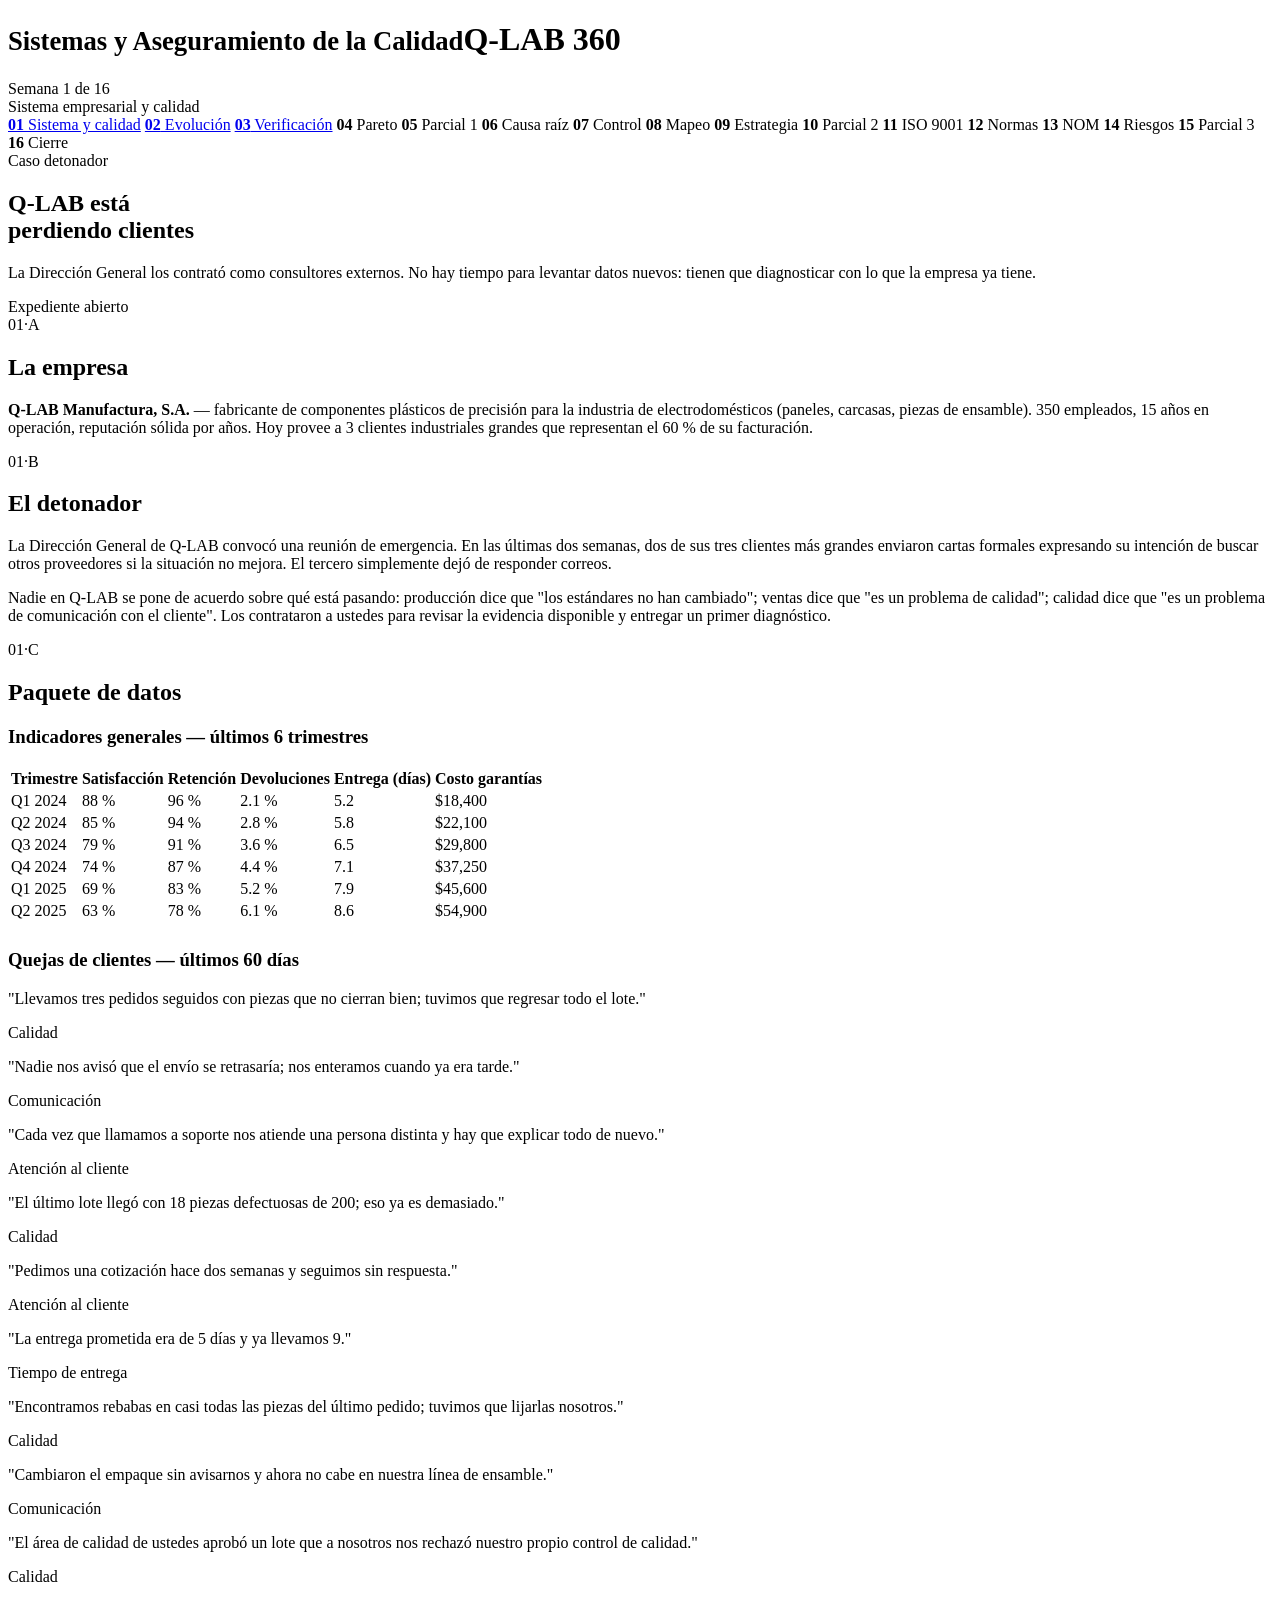
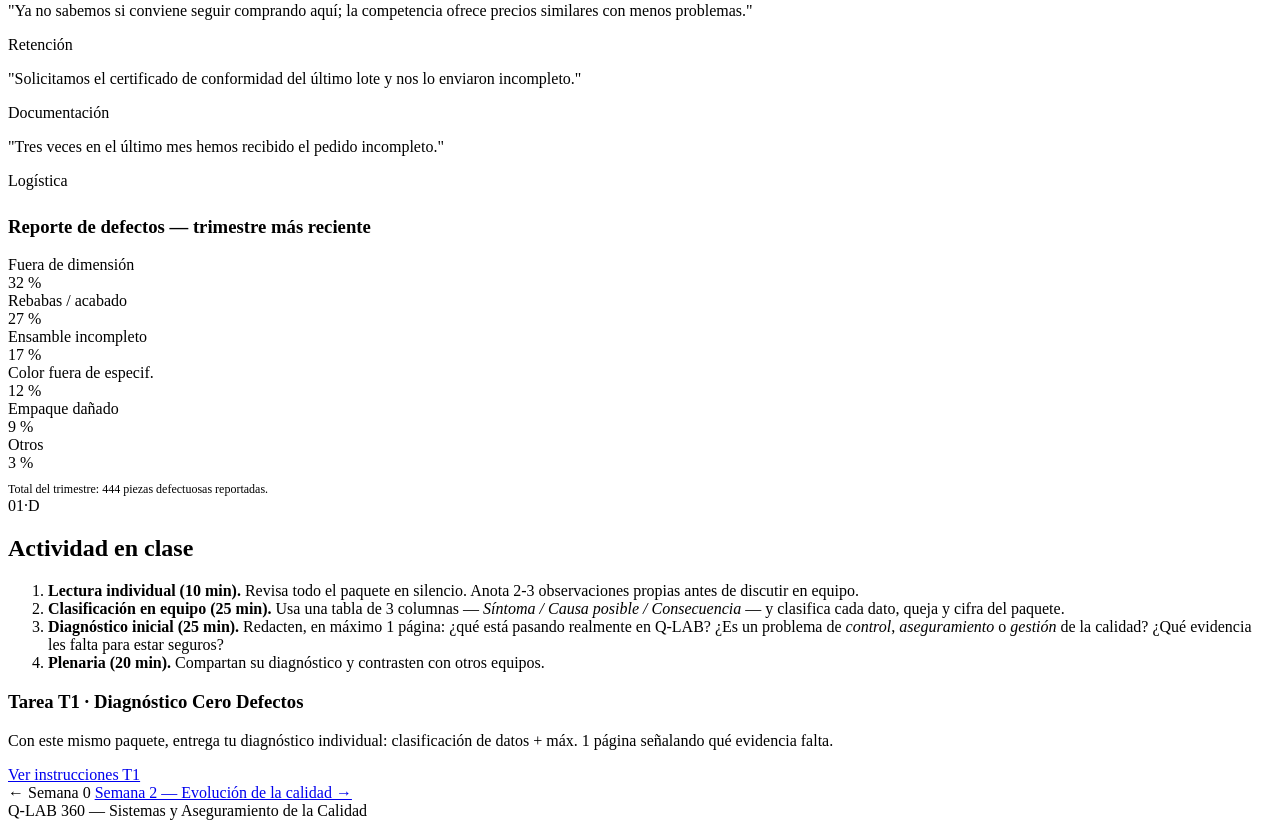
==== semana-01.html @ 52b604a5 "Add files via upload" ====
<!DOCTYPE html>
<html lang="es">
<head>
<meta charset="UTF-8">
<meta name="viewport" content="width=device-width, initial-scale=1.0">
<title>Semana 1 — Q-LAB 360</title>
<link rel="stylesheet" href="assets/style.css">
</head>
<body>

<header class="masthead">
  <div class="masthead-inner">
    <h1 class="masthead-title"><small>Sistemas y Aseguramiento de la Calidad</small><a href="index.html" style="color:inherit;text-decoration:none;">Q-LAB 360</a></h1>
    <div class="masthead-meta">Semana 1 de 16<br>Sistema empresarial y calidad</div>
  </div>
</header>

<nav class="rail" aria-label="Semanas del curso">
  <div class="rail-inner">
    <a href="semana-01.html" class="tag is-current"><b>01</b> Sistema y calidad</a>
    <a href="semana-02.html" class="tag is-open"><b>02</b> Evolución</a>
    <a href="semana-03.html" class="tag is-open"><b>03</b> Verificación</a>
    <span class="tag is-locked"><b>04</b> Pareto</span>
    <span class="tag is-locked"><b>05</b> Parcial 1</span>
    <span class="tag is-locked"><b>06</b> Causa raíz</span>
    <span class="tag is-locked"><b>07</b> Control</span>
    <span class="tag is-locked"><b>08</b> Mapeo</span>
    <span class="tag is-locked"><b>09</b> Estrategia</span>
    <span class="tag is-locked"><b>10</b> Parcial 2</span>
    <span class="tag is-locked"><b>11</b> ISO 9001</span>
    <span class="tag is-locked"><b>12</b> Normas</span>
    <span class="tag is-locked"><b>13</b> NOM</span>
    <span class="tag is-locked"><b>14</b> Riesgos</span>
    <span class="tag is-locked"><b>15</b> Parcial 3</span>
    <span class="tag is-locked"><b>16</b> Cierre</span>
  </div>
</nav>

<main class="wrap">

  <section class="hero">
    <div class="eyebrow">Caso detonador</div>
    <h1 class="h-lg">Q-LAB está<br>perdiendo clientes</h1>
    <p class="lede">La Dirección General los contrató como consultores externos. No hay tiempo para
    levantar datos nuevos: tienen que diagnosticar con lo que la empresa ya tiene.</p>
    <span class="stamp blue">Expediente abierto</span>
  </section>

  <section class="block">
    <div class="block-head"><span class="block-num">01·A</span><h2 class="h-md">La empresa</h2></div>
    <div class="card">
      <p><strong>Q-LAB Manufactura, S.A.</strong> — fabricante de componentes plásticos de precisión
      para la industria de electrodomésticos (paneles, carcasas, piezas de ensamble). 350 empleados,
      15 años en operación, reputación sólida por años. Hoy provee a 3 clientes industriales grandes
      que representan el 60&nbsp;% de su facturación.</p>
    </div>
  </section>

  <section class="block">
    <div class="block-head"><span class="block-num">01·B</span><h2 class="h-md">El detonador</h2></div>
    <div class="memo">
      <p>La Dirección General de Q-LAB convocó una reunión de emergencia. En las últimas dos semanas,
      dos de sus tres clientes más grandes enviaron cartas formales expresando su intención de buscar
      otros proveedores si la situación no mejora. El tercero simplemente dejó de responder correos.</p>
      <p>Nadie en Q-LAB se pone de acuerdo sobre qué está pasando: producción dice que "los estándares
      no han cambiado"; ventas dice que "es un problema de calidad"; calidad dice que "es un problema
      de comunicación con el cliente". Los contrataron a ustedes para revisar la evidencia disponible
      y entregar un primer diagnóstico.</p>
    </div>
  </section>

  <section class="block">
    <div class="block-head"><span class="block-num">01·C</span><h2 class="h-md">Paquete de datos</h2></div>

    <h3 class="h-sm">Indicadores generales — últimos 6 trimestres</h3>
    <div class="table-scroll">
      <table>
        <thead>
          <tr><th>Trimestre</th><th class="num">Satisfacción</th><th class="num">Retención</th><th class="num">Devoluciones</th><th class="num">Entrega (días)</th><th class="num">Costo garantías</th></tr>
        </thead>
        <tbody>
          <tr><td>Q1 2024</td><td class="num">88&nbsp;%</td><td class="num">96&nbsp;%</td><td class="num">2.1&nbsp;%</td><td class="num">5.2</td><td class="num">$18,400</td></tr>
          <tr><td>Q2 2024</td><td class="num">85&nbsp;%</td><td class="num">94&nbsp;%</td><td class="num">2.8&nbsp;%</td><td class="num">5.8</td><td class="num">$22,100</td></tr>
          <tr><td>Q3 2024</td><td class="num">79&nbsp;%</td><td class="num">91&nbsp;%</td><td class="num">3.6&nbsp;%</td><td class="num">6.5</td><td class="num">$29,800</td></tr>
          <tr><td>Q4 2024</td><td class="num">74&nbsp;%</td><td class="num">87&nbsp;%</td><td class="num">4.4&nbsp;%</td><td class="num">7.1</td><td class="num">$37,250</td></tr>
          <tr><td>Q1 2025</td><td class="num">69&nbsp;%</td><td class="num">83&nbsp;%</td><td class="num">5.2&nbsp;%</td><td class="num">7.9</td><td class="num">$45,600</td></tr>
          <tr><td>Q2 2025</td><td class="num">63&nbsp;%</td><td class="num">78&nbsp;%</td><td class="num">6.1&nbsp;%</td><td class="num">8.6</td><td class="num">$54,900</td></tr>
        </tbody>
      </table>
    </div>

    <h3 class="h-sm" style="margin-top:26px;">Quejas de clientes — últimos 60 días</h3>
    <div class="quejas">
      <div class="queja"><p>"Llevamos tres pedidos seguidos con piezas que no cierran bien; tuvimos que regresar todo el lote."</p><span class="cat">Calidad</span></div>
      <div class="queja"><p>"Nadie nos avisó que el envío se retrasaría; nos enteramos cuando ya era tarde."</p><span class="cat">Comunicación</span></div>
      <div class="queja"><p>"Cada vez que llamamos a soporte nos atiende una persona distinta y hay que explicar todo de nuevo."</p><span class="cat">Atención al cliente</span></div>
      <div class="queja"><p>"El último lote llegó con 18 piezas defectuosas de 200; eso ya es demasiado."</p><span class="cat">Calidad</span></div>
      <div class="queja"><p>"Pedimos una cotización hace dos semanas y seguimos sin respuesta."</p><span class="cat">Atención al cliente</span></div>
      <div class="queja"><p>"La entrega prometida era de 5 días y ya llevamos 9."</p><span class="cat">Tiempo de entrega</span></div>
      <div class="queja"><p>"Encontramos rebabas en casi todas las piezas del último pedido; tuvimos que lijarlas nosotros."</p><span class="cat">Calidad</span></div>
      <div class="queja"><p>"Cambiaron el empaque sin avisarnos y ahora no cabe en nuestra línea de ensamble."</p><span class="cat">Comunicación</span></div>
      <div class="queja"><p>"El área de calidad de ustedes aprobó un lote que a nosotros nos rechazó nuestro propio control de calidad."</p><span class="cat">Calidad</span></div>
      <div class="queja"><p>"Ya no sabemos si conviene seguir comprando aquí; la competencia ofrece precios similares con menos problemas."</p><span class="cat">Retención</span></div>
      <div class="queja"><p>"Solicitamos el certificado de conformidad del último lote y nos lo enviaron incompleto."</p><span class="cat">Documentación</span></div>
      <div class="queja"><p>"Tres veces en el último mes hemos recibido el pedido incompleto."</p><span class="cat">Logística</span></div>
    </div>

    <h3 class="h-sm" style="margin-top:26px;">Reporte de defectos — trimestre más reciente</h3>
    <div class="card">
      <div class="bar-row"><span>Fuera de dimensión</span><div class="bar-track"><div class="bar-fill" style="width:32%"></div></div><span class="num">32&nbsp;%</span></div>
      <div class="bar-row"><span>Rebabas / acabado</span><div class="bar-track"><div class="bar-fill" style="width:27%"></div></div><span class="num">27&nbsp;%</span></div>
      <div class="bar-row"><span>Ensamble incompleto</span><div class="bar-track"><div class="bar-fill" style="width:17%"></div></div><span class="num">17&nbsp;%</span></div>
      <div class="bar-row"><span>Color fuera de especif.</span><div class="bar-track"><div class="bar-fill" style="width:12%"></div></div><span class="num">12&nbsp;%</span></div>
      <div class="bar-row"><span>Empaque dañado</span><div class="bar-track"><div class="bar-fill" style="width:9%"></div></div><span class="num">9&nbsp;%</span></div>
      <div class="bar-row"><span>Otros</span><div class="bar-track"><div class="bar-fill" style="width:3%"></div></div><span class="num">3&nbsp;%</span></div>
      <p style="font-family:var(--mono);font-size:12px;color:var(--ink-soft);margin:10px 0 0;">Total del trimestre: 444 piezas defectuosas reportadas.</p>
    </div>
  </section>

  <section class="block">
    <div class="block-head"><span class="block-num">01·D</span><h2 class="h-md">Actividad en clase</h2></div>
    <ol class="steps">
      <li><strong>Lectura individual (10 min).</strong> Revisa todo el paquete en silencio. Anota 2-3 observaciones propias antes de discutir en equipo.</li>
      <li><strong>Clasificación en equipo (25 min).</strong> Usa una tabla de 3 columnas — <em>Síntoma / Causa posible / Consecuencia</em> — y clasifica cada dato, queja y cifra del paquete.</li>
      <li><strong>Diagnóstico inicial (25 min).</strong> Redacten, en máximo 1 página: ¿qué está pasando realmente en Q-LAB? ¿Es un problema de <em>control</em>, <em>aseguramiento</em> o <em>gestión</em> de la calidad? ¿Qué evidencia les falta para estar seguros?</li>
      <li><strong>Plenaria (20 min).</strong> Compartan su diagnóstico y contrasten con otros equipos.</li>
    </ol>
  </section>

  <section class="block">
    <div class="cta">
      <div>
        <h3>Tarea T1 · Diagnóstico Cero Defectos</h3>
        <p>Con este mismo paquete, entrega tu diagnóstico individual: clasificación de datos + máx. 1 página señalando qué evidencia falta.</p>
      </div>
      <a class="btn" href="#" onclick="alert('Instrucciones completas de T1 — se integran en Canvas.'); return false;">Ver instrucciones T1</a>
    </div>
  </section>

  <div class="pager">
    <span class="is-disabled">← Semana 0</span>
    <a href="semana-02.html">Semana 2 — Evolución de la calidad →</a>
  </div>

</main>

<footer class="site">Q-LAB 360 — Sistemas y Aseguramiento de la Calidad</footer>
<script src="assets/script.js"></script>
</body>
</html>
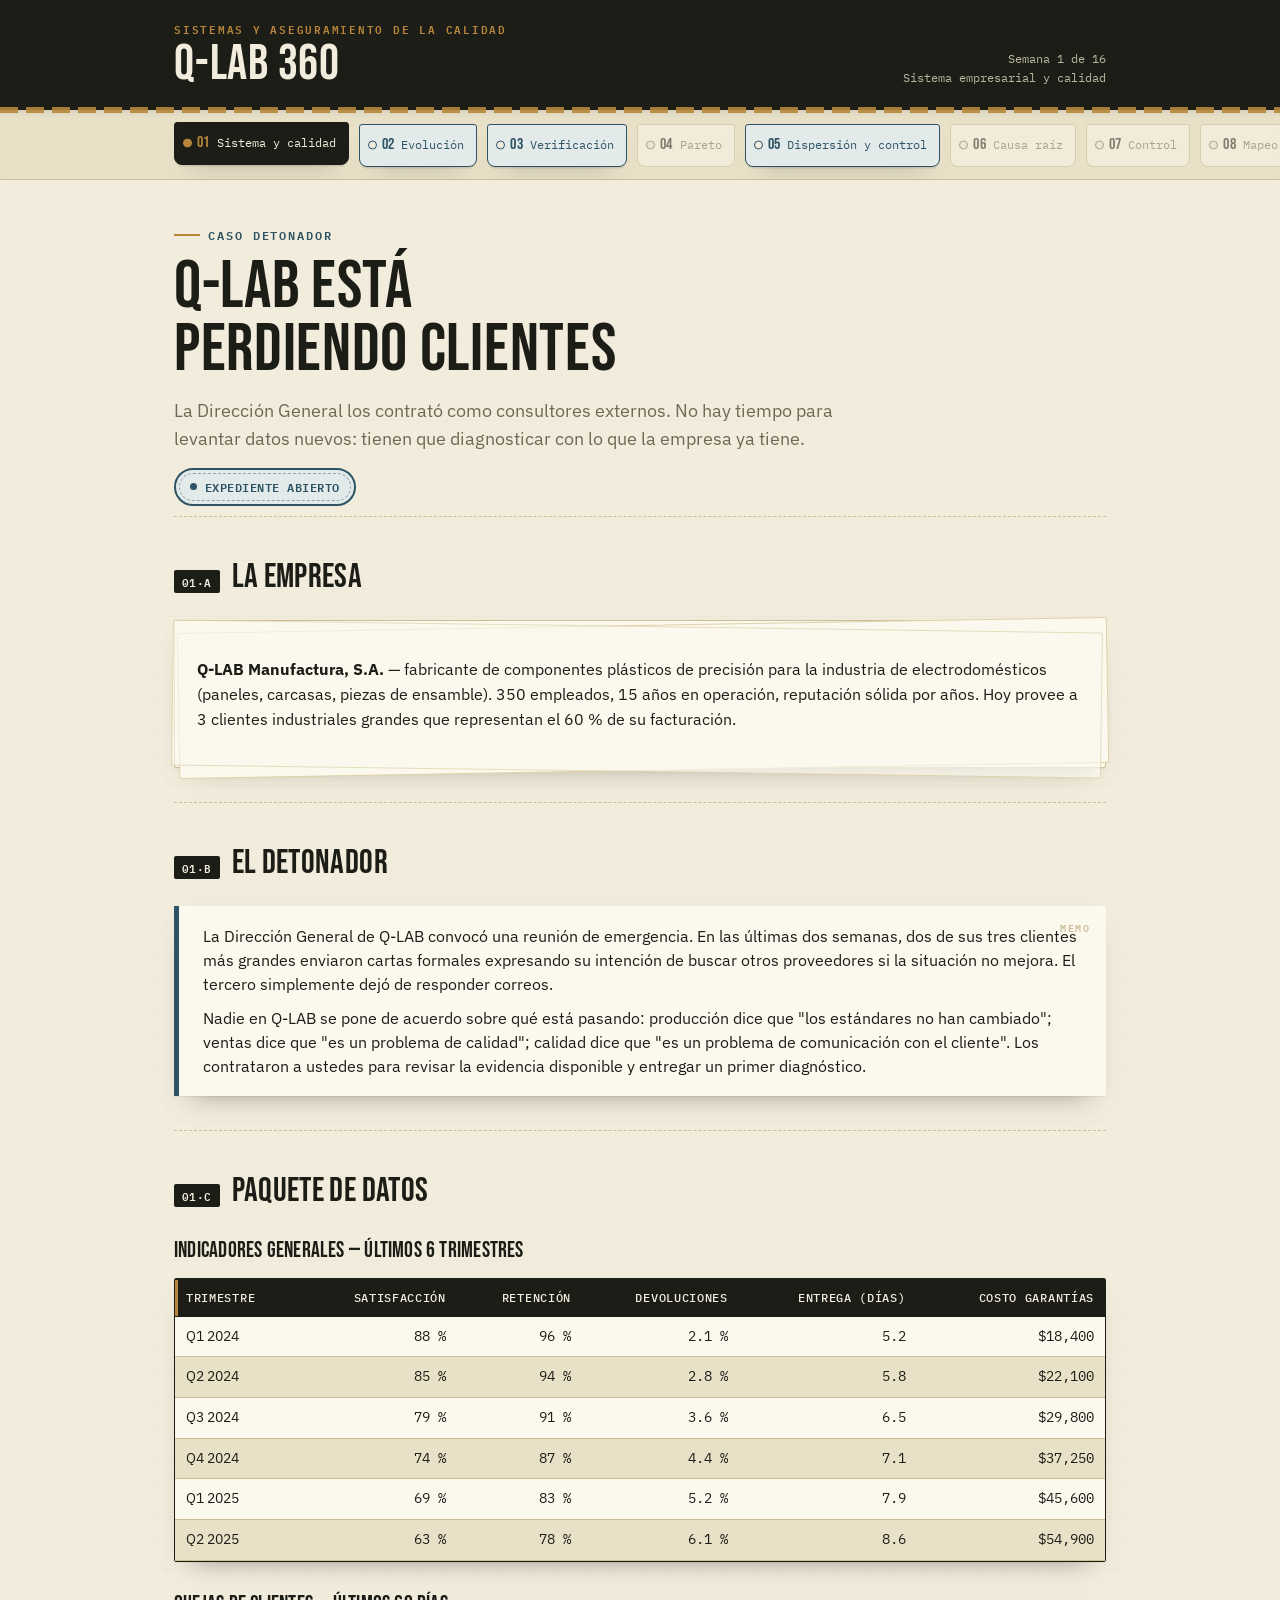
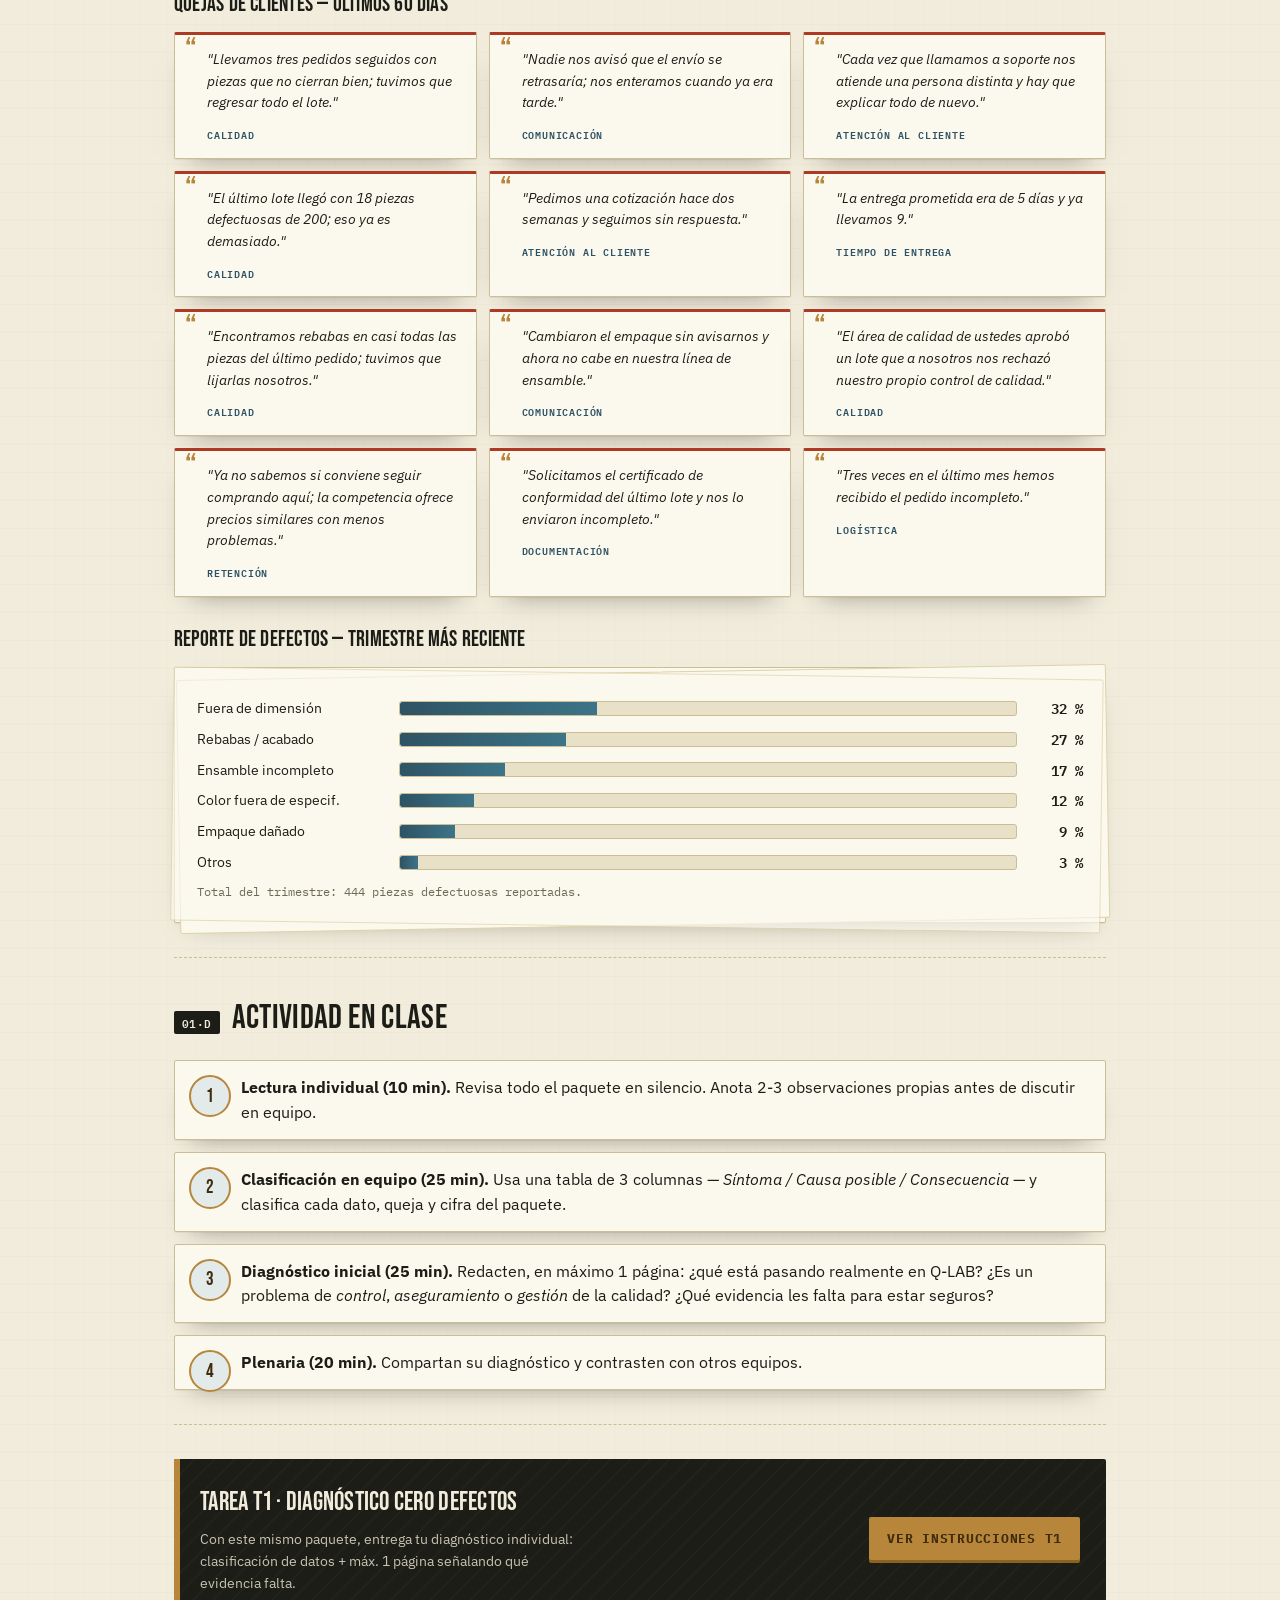
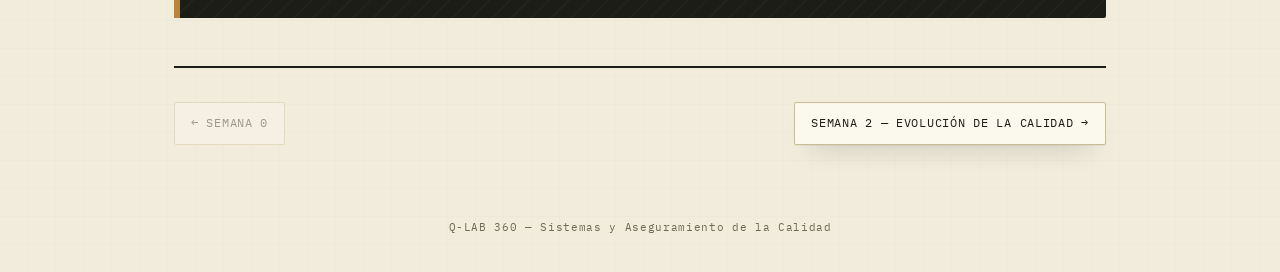
==== commit 39310da7: "Agregar QLAB Semana 5: diagrama de dispersión y gráfico de control Habilita la semana 5 en el índice" ====
--- a/semana-01.html
+++ b/semana-01.html
@@ -21,7 +21,7 @@
     <a href="semana-02.html" class="tag is-open"><b>02</b> Evolución</a>
     <a href="semana-03.html" class="tag is-open"><b>03</b> Verificación</a>
     <span class="tag is-locked"><b>04</b> Pareto</span>
-    <span class="tag is-locked"><b>05</b> Parcial 1</span>
+    <a href="semana-05.html" class="tag is-open"><b>05</b> Dispersión y control</a>
     <span class="tag is-locked"><b>06</b> Causa raíz</span>
     <span class="tag is-locked"><b>07</b> Control</span>
     <span class="tag is-locked"><b>08</b> Mapeo</span>
--- a/assets/style.css
+++ b/assets/style.css
@@ -0,0 +1,370 @@
+/* ============================================================
+   Q-LAB 360 — Sistema de diseño v2
+   Concepto: "estación de inspección" — tarjetas apiladas tipo
+   expediente, gafetes perforados colgando del riel, sellos de
+   hule, papel milimétrico de bitácora de planta.
+   ============================================================ */
+
+@import url('https://fonts.googleapis.com/css2?family=Bebas+Neue&family=IBM+Plex+Sans:wght@400;500;600;700&family=IBM+Plex+Mono:wght@400;500;600&display=swap');
+
+:root{
+  --paper:      #F2ECDC;
+  --paper-alt:  #E8E0C7;
+  --card:       #FBF8EE;
+  --ink:        #1C1D16;
+  --ink-soft:   #6C6A54;
+  --line:       #CBBE97;
+  --line-soft:  #DED2A9;
+
+  --tag-yellow: #B8863B;      /* latón / brass */
+  --tag-yellow-ink: #3E2C0C;
+  --stamp-blue: #2E5364;      /* tinta de sello — acero */
+  --stamp-blue-soft: #E3EAEA;
+  --stamp-red:  #AC3A25;      /* sello de rechazo */
+  --stamp-red-soft: #F3E0D8;
+  --stamp-green:#43684A;      /* sello de aprobado */
+  --stamp-green-soft: #E3EBDD;
+
+  --radius: 2px;
+  --shadow: 0 1px 0 rgba(28,29,22,.05), 0 14px 26px -18px rgba(28,29,22,.5);
+
+  --display: 'Bebas Neue', 'Oswald', 'Arial Narrow', sans-serif;
+  --body: 'IBM Plex Sans', -apple-system, Segoe UI, sans-serif;
+  --mono: 'IBM Plex Mono', ui-monospace, SFMono-Regular, monospace;
+}
+
+*{ box-sizing: border-box; }
+html{ scroll-behavior: smooth; }
+@media (prefers-reduced-motion: reduce){
+  html{ scroll-behavior: auto; }
+  *{ animation-duration: .001ms !important; transition-duration: .001ms !important; }
+}
+
+body{
+  margin:0;
+  background-color: var(--paper);
+  background-image:
+    radial-gradient(ellipse 900px 500px at 50% -10%, rgba(46,83,100,.06), transparent 60%),
+    repeating-linear-gradient(0deg, transparent, transparent 27px, rgba(28,29,22,.032) 28px),
+    repeating-linear-gradient(90deg, transparent, transparent 27px, rgba(28,29,22,.018) 28px);
+  color: var(--ink);
+  font-family: var(--body);
+  line-height: 1.55;
+  -webkit-font-smoothing: antialiased;
+}
+
+a{ color: var(--stamp-blue); }
+a:focus-visible, button:focus-visible, [tabindex]:focus-visible{
+  outline: 3px solid var(--tag-yellow);
+  outline-offset: 2px;
+}
+::selection{ background: var(--tag-yellow); color: var(--card); }
+
+.wrap{ max-width: 980px; margin: 0 auto; padding: 0 24px; }
+
+/* ---------- Header / masthead ---------- */
+.masthead{
+  border-bottom: 3px solid var(--ink);
+  background: var(--ink);
+  position: relative;
+}
+.masthead::after{
+  content:""; position:absolute; left:0; right:0; bottom:-6px; height:6px;
+  background: repeating-linear-gradient(90deg, var(--tag-yellow) 0 18px, transparent 18px 26px);
+  opacity:.9;
+}
+.masthead-inner{
+  max-width: 980px; margin: 0 auto; padding: 24px 24px 20px;
+  display:flex; align-items:flex-end; justify-content:space-between; gap: 16px; flex-wrap: wrap;
+}
+.masthead-title{
+  font-family: var(--display);
+  font-weight: 400;
+  font-size: clamp(34px, 5vw, 50px);
+  letter-spacing: .015em;
+  margin: 0;
+  text-transform: uppercase;
+  color: var(--paper);
+  line-height: .9;
+}
+.masthead-title small{
+  display:block; font-family: var(--mono); font-size: 11px; letter-spacing:.16em;
+  color: var(--tag-yellow); text-transform: uppercase; font-weight: 600; margin-bottom: 8px;
+}
+.masthead-meta{
+  font-family: var(--mono); font-size: 12px; color: #B9B79E;
+  text-align: right; line-height:1.6;
+}
+
+/* ---------- Week rail (nav) — gafetes perforados ---------- */
+.rail{
+  background: var(--paper-alt);
+  border-bottom: 1px solid var(--line);
+  overflow-x: auto;
+  box-shadow: inset 0 6px 10px -8px rgba(28,29,22,.25);
+}
+.rail-inner{
+  max-width: 980px; margin: 0 auto; padding: 14px 24px 12px;
+  display:flex; gap: 10px;
+}
+.tag{
+  flex: 0 0 auto;
+  font-family: var(--mono);
+  font-size: 11.5px;
+  display:flex; align-items:center; gap:7px;
+  padding: 8px 12px 8px 22px;
+  border: 1.5px solid var(--line);
+  border-radius: 3px 3px 8px 8px;
+  background: var(--card);
+  color: var(--ink-soft);
+  text-decoration:none;
+  white-space: nowrap;
+  position: relative;
+  box-shadow: 0 3px 0 -1px rgba(28,29,22,.06), var(--shadow);
+  transition: transform .15s ease;
+}
+.tag::before{
+  content:""; position:absolute; left:8px; top:50%; transform: translateY(-50%);
+  width:7px; height:7px; border-radius:50%;
+  background: var(--paper); border: 1.5px solid currentColor;
+}
+.tag b{ font-family: var(--display); font-weight:400; font-size:16px; color: var(--ink); letter-spacing:.02em; }
+.tag:hover{ transform: translateY(-2px); }
+.tag.is-open{ border-color: var(--stamp-blue); background: var(--stamp-blue-soft); color: var(--stamp-blue); }
+.tag.is-open b{ color: var(--stamp-blue); }
+.tag.is-current{ background: var(--ink); border-color: var(--ink); color: var(--paper); transform: translateY(-2px); }
+.tag.is-current b{ color: var(--tag-yellow); }
+.tag.is-current::before{ background: var(--tag-yellow); border-color: var(--tag-yellow); }
+.tag.is-locked{ opacity: .5; cursor: default; box-shadow:none; }
+.tag.is-locked:hover{ opacity:.5; transform:none; }
+
+/* ---------- Hero / intro block ---------- */
+.hero{ padding: 46px 0 10px; }
+.hero > *{ animation: rise .6s cubic-bezier(.2,.7,.2,1) both; }
+.hero > *:nth-child(2){ animation-delay: .06s; }
+.hero > *:nth-child(3){ animation-delay: .12s; }
+.hero > *:nth-child(4){ animation-delay: .18s; }
+@keyframes rise{ from{ opacity:0; transform: translateY(10px); } to{ opacity:1; transform:none; } }
+@media (prefers-reduced-motion: reduce){ .hero > *{ animation: none; } }
+
+.eyebrow{
+  font-family: var(--mono); font-size: 12px; letter-spacing:.16em; text-transform:uppercase;
+  color: var(--stamp-blue); display:flex; align-items:center; gap:8px; margin-bottom:12px; font-weight:600;
+}
+.eyebrow::before{ content:""; width:26px; height:2px; background: var(--tag-yellow); display:inline-block; }
+h1.h-lg{
+  font-family: var(--display); font-weight: 400; text-transform: uppercase;
+  font-size: clamp(38px, 6.4vw, 68px); line-height: .92; margin: 0 0 16px; letter-spacing:.01em;
+}
+h1.h-lg mark{
+  background: linear-gradient(transparent 62%, var(--tag-yellow) 62%);
+  color: var(--ink); padding: 0 2px;
+}
+.lede{ font-size: 17.5px; color: var(--ink-soft); max-width: 60ch; margin: 0 0 16px; }
+
+/* ---------- Stamp badge ---------- */
+.stamp{
+  display:inline-flex; align-items:center; gap:8px;
+  font-family: var(--mono); font-weight:600; letter-spacing:.04em; text-transform:uppercase;
+  font-size: 12px; padding: 8px 14px; border-radius: 999px; border: 2px solid currentColor;
+  transform: rotate(-1.5deg); position:relative;
+}
+.stamp::before{ content:""; width:7px; height:7px; border-radius:50%; background:currentColor; flex:0 0 auto; }
+.stamp::after{
+  content:""; position:absolute; inset:3px; border: 1px dashed currentColor; border-radius:999px; opacity:.45;
+}
+.stamp.blue{ color: var(--stamp-blue); background: var(--stamp-blue-soft); }
+.stamp.grey{ color: var(--ink-soft); background: var(--paper-alt); }
+
+/* ---------- Section / card ---------- */
+section.block{ padding: 34px 0; border-top: 1px dashed var(--line); }
+section.block:first-of-type{ border-top: none; }
+.block-head{ display:flex; align-items:baseline; gap:12px; margin-bottom: 16px; }
+.block-num{ font-family: var(--mono); color: var(--paper); background: var(--ink); padding:3px 8px; font-size:11px; border-radius:2px; font-weight:600; letter-spacing:.04em;}
+h2.h-md{ font-family: var(--display); font-weight:400; text-transform: uppercase; font-size: 34px; margin:0; letter-spacing:.01em; }
+h3.h-sm{ font-family: var(--display); font-weight:400; text-transform: uppercase; font-size:22px; margin: 0 0 10px; letter-spacing:.01em; }
+
+/* tarjeta con efecto "expediente apilado" */
+.card{
+  background: var(--card); border: 1px solid var(--line); border-radius: var(--radius);
+  padding: 20px 22px; box-shadow: var(--shadow); position: relative; z-index:1;
+}
+.card::before, .card::after{
+  content:""; position:absolute; inset:0; z-index:-1;
+  background: var(--card); border: 1px solid var(--line-soft); border-radius: var(--radius);
+}
+.card::before{ transform: rotate(-1deg) translate(3px,4px); }
+.card::after{ transform: rotate(.8deg) translate(-3px,5px); opacity:.7; }
+
+.memo{
+  background: var(--card);
+  padding: 18px 22px 18px 24px; font-size: 15.5px; box-shadow: var(--shadow); border-radius: 0 var(--radius) var(--radius) 0;
+  position:relative; border-left: 5px solid var(--stamp-blue);
+}
+.memo::before{
+  content:"MEMO"; position:absolute; top:14px; right:16px; font-family:var(--mono); font-size:10px;
+  letter-spacing:.14em; color: var(--line); font-weight:600;
+}
+.memo p{ margin: 0 0 10px; }
+.memo p:last-child{ margin-bottom:0; }
+
+/* quejas grid — tono nota adhesiva de queja */
+.quejas{ display:grid; grid-template-columns: repeat(auto-fill, minmax(240px,1fr)); gap:12px; }
+.queja{
+  background: var(--card); border:1px solid var(--line); border-top: 3px solid var(--stamp-red);
+  border-radius: var(--radius);
+  padding: 14px 16px 12px; font-size: 14px; position:relative; box-shadow: var(--shadow);
+}
+.queja::before{ content: "“"; font-family: var(--display); font-size: 34px; color: var(--tag-yellow); line-height:0; position:absolute; top:16px; left:10px; }
+.queja p{ margin: 0 0 10px 16px; font-style: italic; }
+.queja .cat{ font-family: var(--mono); font-size: 10px; text-transform: uppercase; letter-spacing:.08em; color: var(--stamp-blue); margin-left:16px; font-weight:600; }
+
+/* tables */
+table{ width:100%; border-collapse: collapse; font-size: 14px; background: var(--card); }
+caption{ text-align:left; font-family: var(--mono); font-size:11.5px; letter-spacing:.1em; text-transform:uppercase; color:var(--ink-soft); padding-bottom:8px; font-weight:600; }
+th, td{ border: 1px solid var(--line); padding: 9px 11px; text-align:left; }
+thead th{ background: var(--ink); color: var(--paper); font-family: var(--mono); font-weight:500; font-size:11.5px; text-transform:uppercase; letter-spacing:.06em; border-color: var(--ink); }
+thead th:first-child{ box-shadow: inset 3px 0 0 var(--tag-yellow); }
+tbody tr:nth-child(even){ background: var(--paper-alt); }
+tbody tr:hover{ background: var(--stamp-blue-soft); }
+td.num, th.num{ font-family: var(--mono); text-align:right; }
+.table-scroll{ overflow-x:auto; border:1.5px solid var(--ink); border-radius: var(--radius); box-shadow: var(--shadow); }
+.table-scroll table{ border:none; }
+.table-scroll th, .table-scroll td{ border-left:none; border-right:none; }
+
+/* editable hoja de verificación */
+td.fill{ background: var(--card); min-width: 46px; text-align:center; font-family: var(--mono); }
+td.fill[contenteditable="true"]{ cursor: text; }
+td.fill[contenteditable="true"]:focus{ background: #FCF0C8; outline: 2px solid var(--tag-yellow); outline-offset:-2px; }
+
+/* bars (defect share) */
+.bar-row{ display:grid; grid-template-columns: 190px 1fr 54px; gap:12px; align-items:center; margin: 10px 0; font-size:13.5px; }
+.bar-track{ background: var(--paper-alt); border:1px solid var(--line); border-radius: 3px; height: 15px; overflow:hidden; }
+.bar-fill{ height:100%; background: linear-gradient(90deg, var(--stamp-blue), #3D7488); border-radius: 2px 0 0 2px; }
+.bar-row .num{ font-family: var(--mono); text-align:right; font-weight:600; }
+
+/* activity steps */
+ol.steps{ list-style:none; margin:0; padding:0; counter-reset: step; display:grid; gap:12px; }
+ol.steps li{
+  counter-increment: step; position: relative;
+  padding: 14px 16px 14px 66px; min-height: 38px;
+  background: var(--card); border:1px solid var(--line); border-radius: var(--radius); box-shadow: var(--shadow);
+}
+ol.steps li::before{
+  content: counter(step);
+  position: absolute; left: 14px; top: 14px;
+  font-family: var(--display); font-weight:400; font-size:19px;
+  width:38px; height:38px; border-radius:50%; border:2.5px solid var(--tag-yellow);
+  color: var(--tag-yellow-ink); background: var(--stamp-blue-soft);
+  display:flex; align-items:center; justify-content:center;
+}
+
+/* CTA box */
+.cta{
+  background: var(--ink); color: var(--paper); border-radius: var(--radius);
+  padding: 24px 26px; display:flex; justify-content:space-between; align-items:center; gap:18px; flex-wrap:wrap;
+  position:relative; overflow:hidden;
+  background-image: repeating-linear-gradient(135deg, rgba(255,255,255,.025) 0 2px, transparent 2px 14px);
+}
+.cta::before{ content:""; position:absolute; left:0; top:0; bottom:0; width:6px; background: var(--tag-yellow); }
+.cta h3{ font-family: var(--display); text-transform:uppercase; font-weight:400; margin:0 0 6px; font-size:26px; letter-spacing:.01em; }
+.cta p{ margin:0; color:#C8C3B2; font-size:14px; max-width:48ch; }
+.btn{
+  font-family: var(--mono); font-size:12.5px; text-transform:uppercase; letter-spacing:.06em;
+  background: var(--tag-yellow); color: var(--tag-yellow-ink); border:none; padding:12px 18px;
+  border-radius: 2px; text-decoration:none; font-weight:700; white-space:nowrap; display:inline-block;
+  box-shadow: 0 3px 0 #8A631F; transition: transform .12s ease, box-shadow .12s ease;
+}
+.btn:hover{ transform: translateY(-1px); }
+.btn:active{ transform: translateY(1px); box-shadow: 0 1px 0 #8A631F; }
+.btn.ghost{ background:transparent; border:1.5px solid #6d6f63; color:var(--paper); box-shadow:none; }
+.btn[disabled], a.btn.is-disabled{ opacity:.45; pointer-events:none; }
+
+/* timeline (semana 2) */
+.stations{ display:grid; gap:16px; }
+.station{
+  background: var(--card); border:1px solid var(--line); border-radius: var(--radius); box-shadow: var(--shadow);
+  padding: 20px 22px; border-left: 4px solid var(--line);
+  transition: border-color .2s ease;
+}
+.station.is-done{ border-left-color: var(--stamp-green); }
+.station-head{ display:flex; align-items:center; gap:14px; margin-bottom:10px; }
+.station-era{
+  font-family: var(--mono); font-size:11px; color: var(--ink-soft); letter-spacing:.03em;
+}
+.station-idx{
+  font-family: var(--display); font-weight:400; font-size:18px;
+  background: var(--stamp-blue); color:#fff; width:34px; height:34px; border-radius:50%;
+  display:flex; align-items:center; justify-content:center; flex:0 0 auto;
+  border: 3px solid var(--stamp-blue-soft); box-shadow: 0 0 0 1.5px var(--stamp-blue);
+}
+.station.is-done .station-idx{ background: var(--stamp-green); box-shadow: 0 0 0 1.5px var(--stamp-green); border-color: var(--stamp-green-soft); }
+.station p.ctx{ font-size: 14.5px; margin: 8px 0 14px; color: var(--ink); }
+.opt-grid{ display:grid; gap:9px; }
+.opt-btn{
+  text-align:left; background: var(--card); border:1.5px solid var(--line); border-radius: var(--radius);
+  padding: 11px 14px; font-family: var(--body); font-size: 14px; cursor:pointer; color: var(--ink);
+  transition: border-color .15s ease, transform .1s ease;
+}
+.opt-btn:hover{ border-color: var(--stamp-blue); transform: translateX(2px); }
+.opt-btn .k{
+  font-family: var(--mono); color: #fff; background: var(--stamp-blue); margin-right:10px; font-weight:700;
+  display:inline-flex; width:20px; height:20px; border-radius:50%; align-items:center; justify-content:center; font-size:11px;
+}
+.opt-btn[aria-pressed="true"]{ border-color: var(--stamp-blue); background: var(--stamp-blue-soft); }
+.opt-btn[aria-pressed="true"] .k{ background: var(--stamp-green); }
+.outcome{
+  margin-top: 12px; padding: 12px 14px; border-radius: var(--radius); font-size: 13.5px;
+  display:none; border:1px dashed var(--line); line-height:1.5;
+}
+.outcome.show{ display:block; animation: rise .3s ease both; }
+.outcome.era{ background: var(--stamp-blue-soft); border-color: var(--stamp-blue); }
+.outcome.early{ background: var(--stamp-red-soft); border-color: var(--stamp-red); }
+.outcome.behind{ background: var(--paper-alt); }
+.learn{
+  margin-top:12px; font-size:13px; font-style:italic; color: var(--ink-soft); display:none;
+  border-top: 1px dashed var(--line); padding-top:10px;
+}
+.learn.show{ display:block; }
+
+.progress{ height:8px; background: var(--paper-alt); border:1px solid var(--line); border-radius:5px; overflow:hidden; margin: 6px 0 26px; }
+.progress-fill{ height:100%; width:0%; background: linear-gradient(90deg, var(--tag-yellow), var(--stamp-blue)); transition: width .35s ease; }
+
+/* footer nav */
+.pager{ display:flex; justify-content:space-between; gap: 10px; padding: 34px 0 54px; border-top:2px solid var(--ink); margin-top: 14px; }
+.pager a, .pager span{
+  font-family: var(--mono); font-size:12px; text-transform:uppercase; letter-spacing:.06em;
+  padding:11px 16px; border:1.5px solid var(--line); border-radius: var(--radius); text-decoration:none; color: var(--ink);
+  background: var(--card); box-shadow: var(--shadow); transition: transform .12s ease, border-color .12s ease;
+}
+.pager a:hover{ border-color: var(--stamp-blue); color: var(--stamp-blue); transform: translateY(-1px); }
+.pager .is-disabled{ opacity:.4; box-shadow:none; }
+
+footer.site{ text-align:center; font-family: var(--mono); font-size:11px; color: var(--ink-soft); padding: 20px 0 36px; letter-spacing:.06em; }
+
+/* week grid on index */
+.weekgrid{ display:grid; grid-template-columns: repeat(auto-fill, minmax(210px,1fr)); gap:14px; margin-top: 20px;}
+.weekcard{
+  border:1px solid var(--line); border-radius: var(--radius); background: var(--card); padding:18px;
+  text-decoration:none; color: var(--ink); box-shadow: var(--shadow); position:relative; min-height: 128px;
+  display:flex; flex-direction:column; justify-content:space-between; overflow:hidden;
+  transition: transform .15s ease, border-color .15s ease;
+}
+.weekcard::before{
+  content:""; position:absolute; top:0; left:0; width:100%; height:4px; background: var(--line);
+}
+.weekcard .wc-num{ font-family: var(--display); font-weight:400; font-size:38px; line-height:1; color: var(--stamp-blue); }
+.weekcard .wc-title{ font-size:13.5px; margin-top:8px; color: var(--ink); }
+.weekcard .wc-status{ font-family: var(--mono); font-size:10px; text-transform:uppercase; letter-spacing:.08em; margin-top:12px; font-weight:600; }
+.weekcard.locked{ opacity:.5; }
+.weekcard.locked::before{ background: var(--line-soft); }
+.weekcard.locked .wc-num{ color: var(--ink-soft); }
+.weekcard:not(.locked):hover{ border-color: var(--stamp-blue); transform: translateY(-3px); }
+.weekcard:not(.locked)::before{ background: var(--tag-yellow); }
+
+@media (max-width: 620px){
+  .masthead-inner{ flex-direction:column; align-items:flex-start; }
+  .masthead-meta{ text-align:left; }
+  .bar-row{ grid-template-columns: 110px 1fr 44px; }
+  h1.h-lg{ font-size: clamp(32px, 9vw, 44px); }
+}
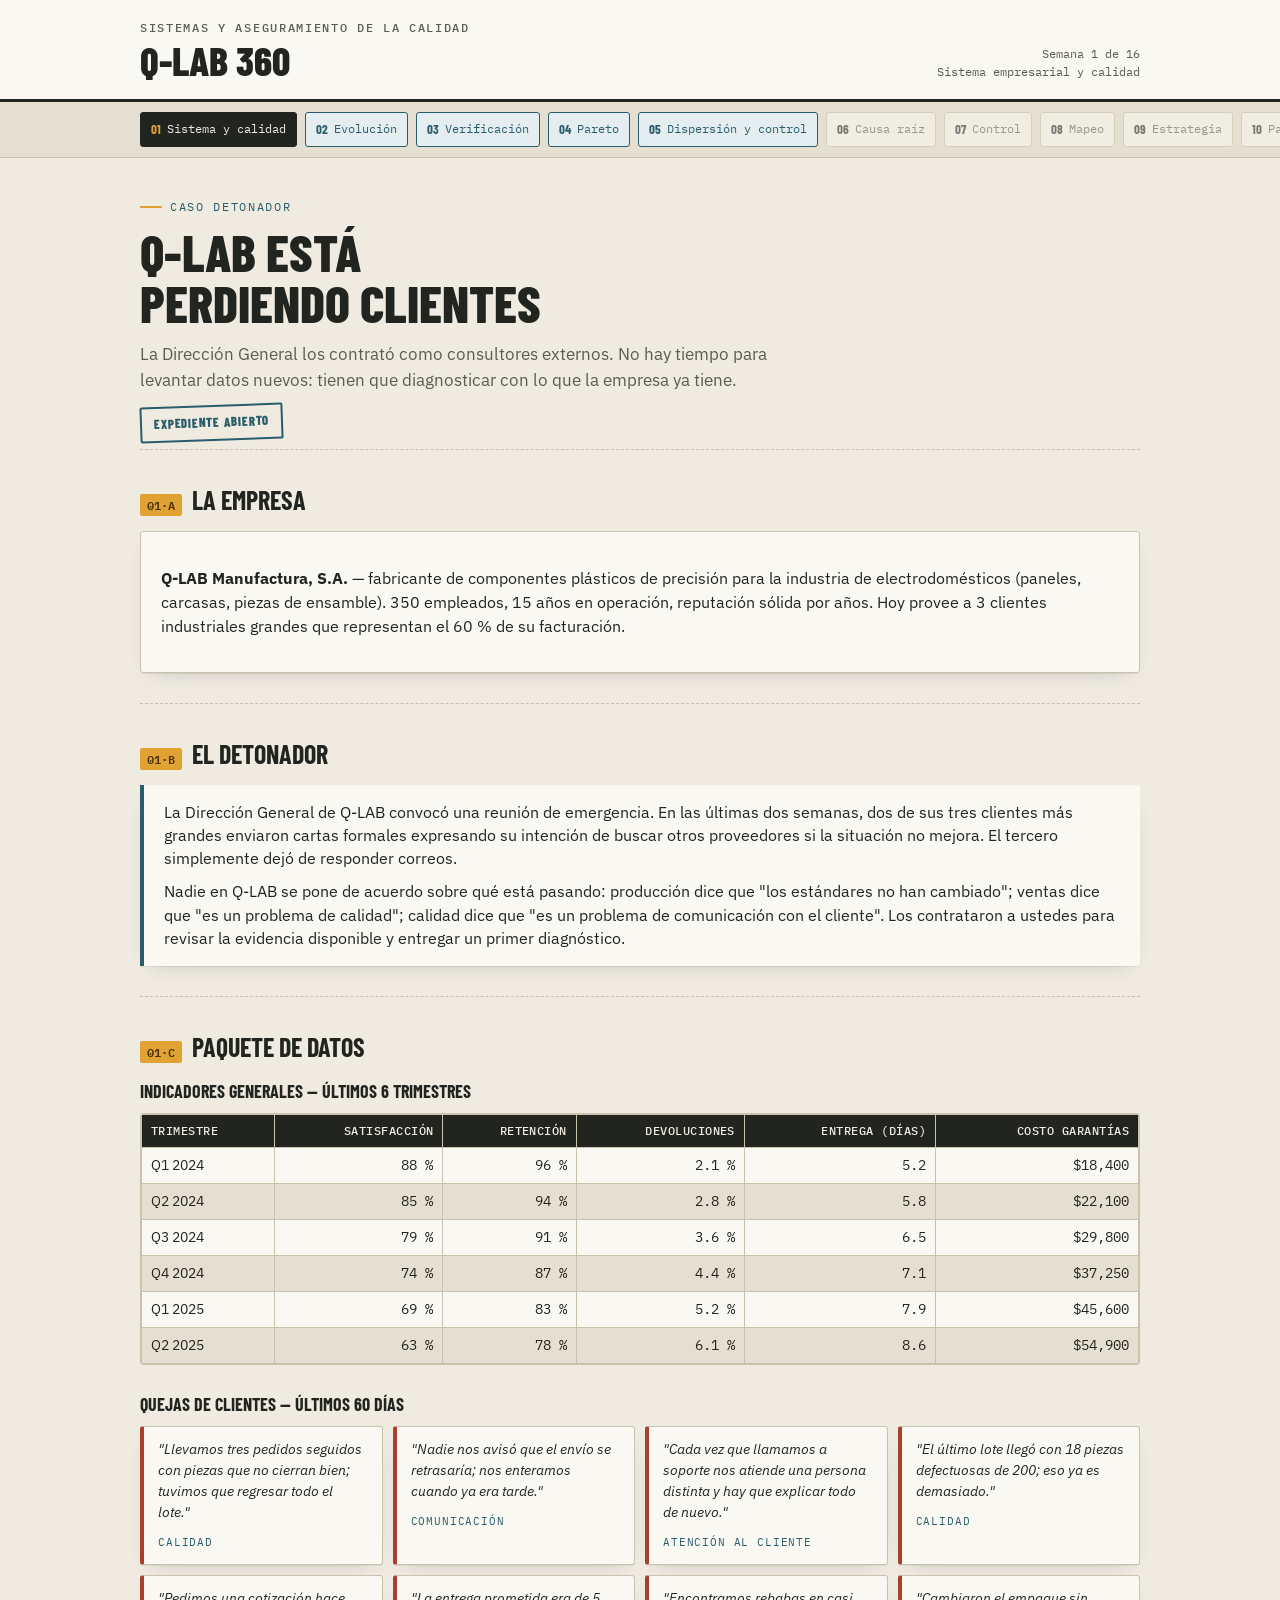
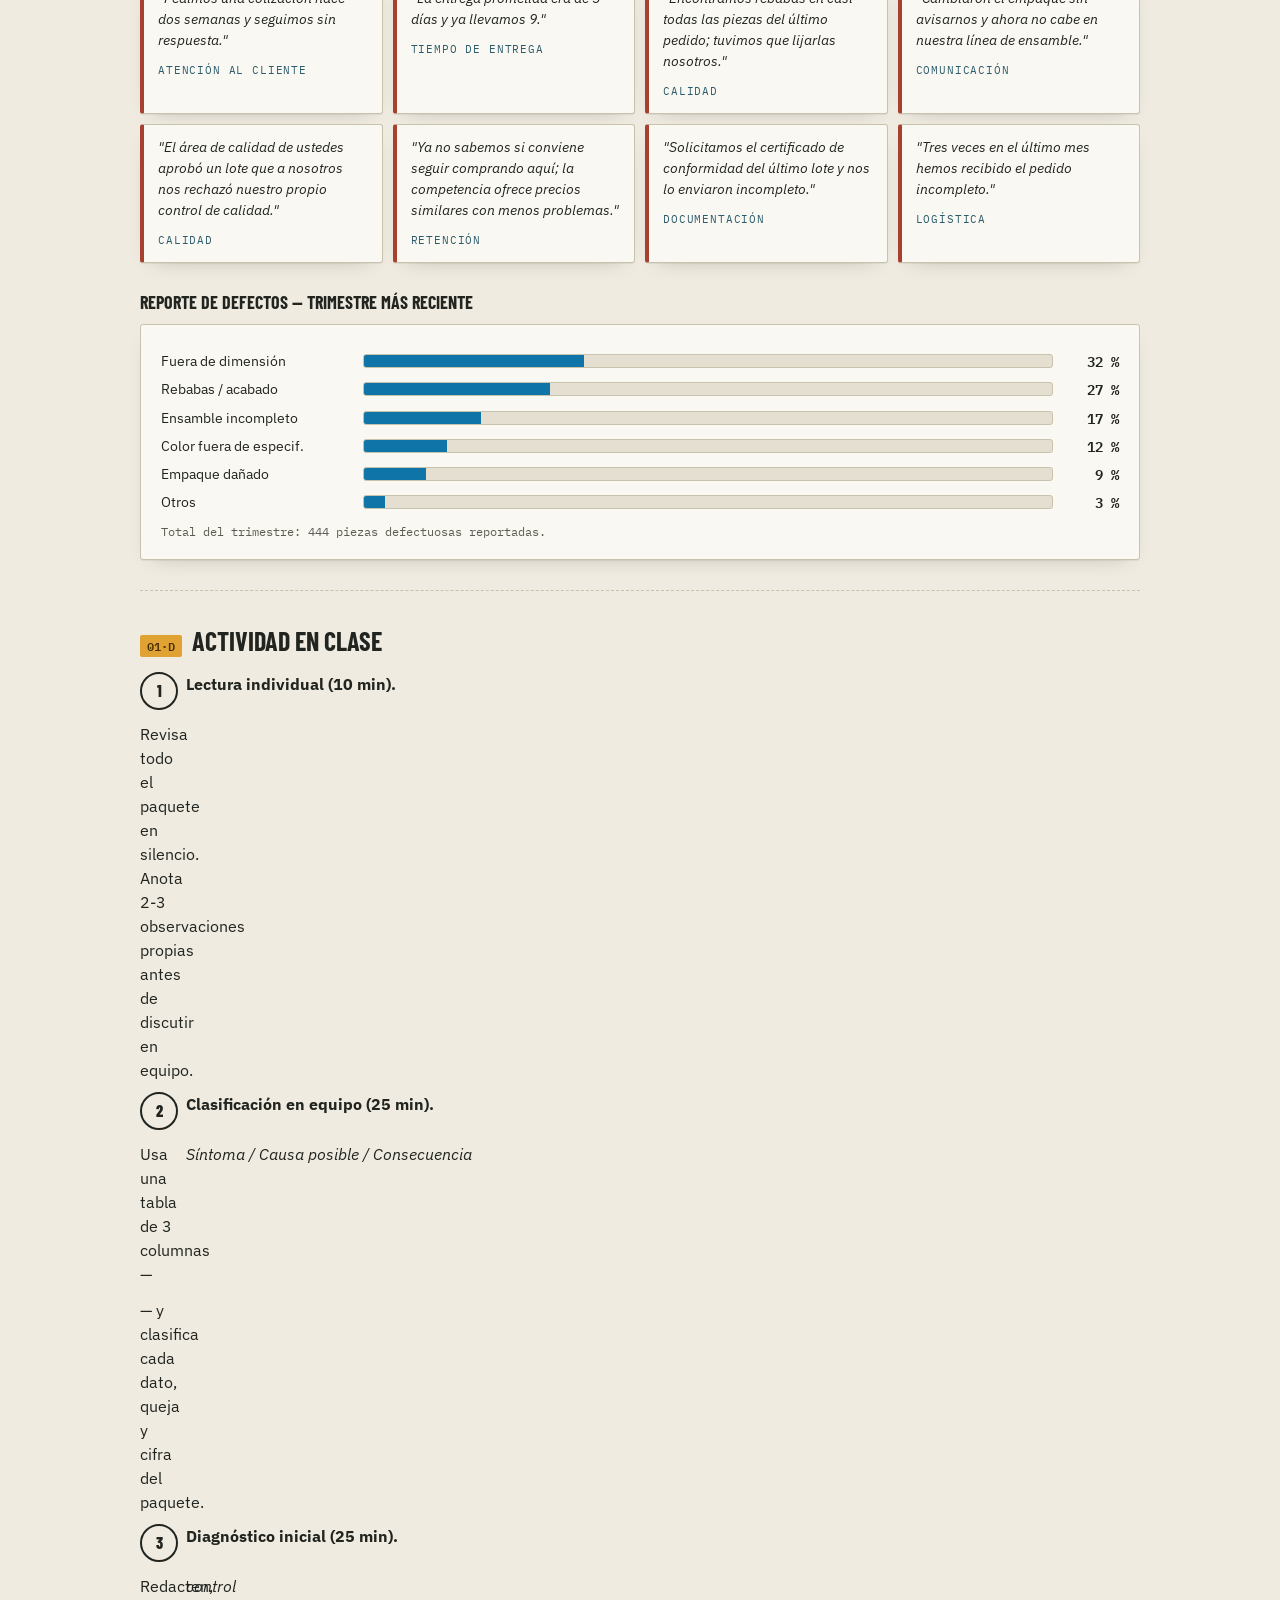
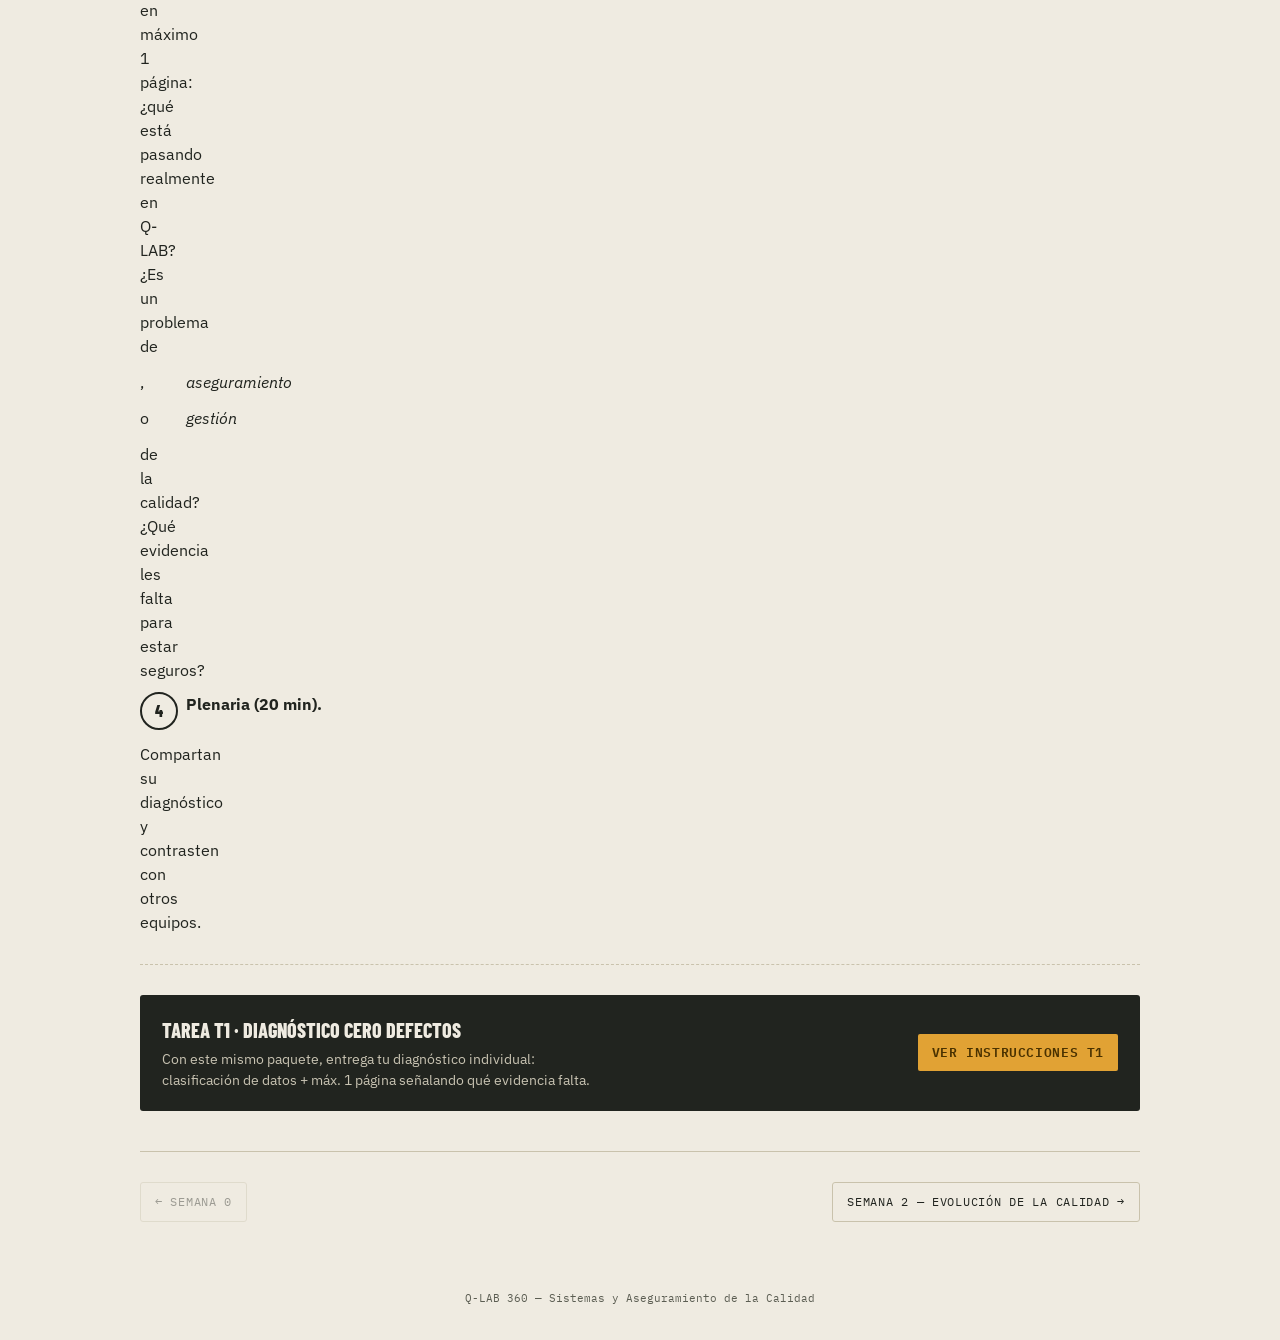
==== commit d2bc92a5: "Unificar diseño de semanas 1-3 e índice con semanas 4-5 Reescribe assets/style.css con la paleta, ti" ====
--- a/semana-01.html
+++ b/semana-01.html
@@ -20,7 +20,7 @@
     <a href="semana-01.html" class="tag is-current"><b>01</b> Sistema y calidad</a>
     <a href="semana-02.html" class="tag is-open"><b>02</b> Evolución</a>
     <a href="semana-03.html" class="tag is-open"><b>03</b> Verificación</a>
-    <span class="tag is-locked"><b>04</b> Pareto</span>
+    <a href="semana-04.html" class="tag is-open"><b>04</b> Pareto</a>
     <a href="semana-05.html" class="tag is-open"><b>05</b> Dispersión y control</a>
     <span class="tag is-locked"><b>06</b> Causa raíz</span>
     <span class="tag is-locked"><b>07</b> Control</span>
--- a/assets/style.css
+++ b/assets/style.css
@@ -1,370 +1,164 @@
 /* ============================================================
-   Q-LAB 360 — Sistema de diseño v2
-   Concepto: "estación de inspección" — tarjetas apiladas tipo
-   expediente, gafetes perforados colgando del riel, sellos de
-   hule, papel milimétrico de bitácora de planta.
+   Q-LAB 360 — Sistema de diseño (unificado con semanas 4 y 5)
+   Usado por index.html y semanas 1–3. Las semanas 4+ llevan
+   estos mismos tokens dentro de su propio <style>.
    ============================================================ */
 
-@import url('https://fonts.googleapis.com/css2?family=Bebas+Neue&family=IBM+Plex+Sans:wght@400;500;600;700&family=IBM+Plex+Mono:wght@400;500;600&display=swap');
+@import url('https://fonts.googleapis.com/css2?family=Barlow+Condensed:wght@500;600;700;800&family=IBM+Plex+Sans:wght@400;500;600&family=IBM+Plex+Mono:wght@400;500&display=swap');
 
 :root{
-  --paper:      #F2ECDC;
-  --paper-alt:  #E8E0C7;
-  --card:       #FBF8EE;
-  --ink:        #1C1D16;
-  --ink-soft:   #6C6A54;
-  --line:       #CBBE97;
-  --line-soft:  #DED2A9;
+  --paper:#EFEBE1; --paper-alt:#E4DFD1; --card:#FAF8F2; --ink:#21241F; --ink-soft:#5B5D52;
+  --line:#C9C2AC; --line-soft:#DBD5C4;
+  --tag-yellow:#E1A234; --tag-yellow-ink:#4A3200;
+  --stamp-blue:#2B5C6B; --stamp-blue-soft:#E4EEF0;
+  --stamp-red:#A8402F; --stamp-red-soft:#F5E4E0;
+  --stamp-green:#4C7A52; --stamp-green-soft:#E7EFE4;
+  --radius:3px; --shadow:0 1px 0 rgba(33,36,31,.06),0 8px 20px -14px rgba(33,36,31,.35);
+  --display:'Barlow Condensed','Arial Narrow',sans-serif;
+  --body:'IBM Plex Sans',-apple-system,Segoe UI,sans-serif;
+  --mono:'IBM Plex Mono',ui-monospace,SFMono-Regular,monospace;
+}
+*{box-sizing:border-box}
+html{scroll-behavior:smooth}
+@media (prefers-reduced-motion:reduce){html{scroll-behavior:auto}*{transition-duration:.001ms!important;animation-duration:.001ms!important}}
+body{margin:0;background:var(--paper);color:var(--ink);font-family:var(--body);line-height:1.5;-webkit-font-smoothing:antialiased}
+a{color:var(--stamp-blue)}
+a:focus-visible,button:focus-visible,input:focus-visible,select:focus-visible,textarea:focus-visible,[tabindex]:focus-visible,[contenteditable]:focus-visible{outline:3px solid var(--tag-yellow);outline-offset:2px}
+.wrap{max-width:1040px;margin:0 auto;padding:0 20px}
 
-  --tag-yellow: #B8863B;      /* latón / brass */
-  --tag-yellow-ink: #3E2C0C;
-  --stamp-blue: #2E5364;      /* tinta de sello — acero */
-  --stamp-blue-soft: #E3EAEA;
-  --stamp-red:  #AC3A25;      /* sello de rechazo */
-  --stamp-red-soft: #F3E0D8;
-  --stamp-green:#43684A;      /* sello de aprobado */
-  --stamp-green-soft: #E3EBDD;
+/* ---------- Encabezado ---------- */
+.masthead{border-bottom:3px solid var(--ink);background:var(--card)}
+.masthead-inner{max-width:1040px;margin:0 auto;padding:22px 20px 18px;display:flex;align-items:flex-end;justify-content:space-between;gap:16px;flex-wrap:wrap}
+.masthead-title{font-family:var(--display);font-weight:800;font-size:clamp(28px,4vw,40px);margin:0;text-transform:uppercase;color:var(--ink);line-height:1.05}
+.masthead-title small{display:block;font-family:var(--mono);font-size:12px;letter-spacing:.14em;color:var(--ink-soft);font-weight:500;margin-bottom:4px}
+.masthead-meta{font-family:var(--mono);font-size:12px;color:var(--ink-soft);text-align:right}
 
-  --radius: 2px;
-  --shadow: 0 1px 0 rgba(28,29,22,.05), 0 14px 26px -18px rgba(28,29,22,.5);
+/* ---------- Riel de semanas ---------- */
+.rail{background:var(--paper-alt);border-bottom:1px solid var(--line);overflow-x:auto}
+.rail-inner{max-width:1040px;margin:0 auto;padding:10px 20px;display:flex;gap:8px}
+.tag{flex:0 0 auto;font-family:var(--mono);font-size:12px;display:flex;align-items:center;gap:6px;padding:7px 10px;border:1px solid var(--line);border-radius:var(--radius);background:var(--card);color:var(--ink-soft);text-decoration:none;white-space:nowrap}
+.tag b{font-family:var(--display);font-weight:700;font-size:13px;color:var(--ink)}
+.tag.is-open{border-color:var(--stamp-blue);background:var(--stamp-blue-soft);color:var(--stamp-blue)}
+.tag.is-open b{color:var(--stamp-blue)}
+.tag.is-current{background:var(--ink);border-color:var(--ink);color:var(--paper)}
+.tag.is-current b{color:var(--tag-yellow)}
+.tag.is-locked{opacity:.55;cursor:default}
 
-  --display: 'Bebas Neue', 'Oswald', 'Arial Narrow', sans-serif;
-  --body: 'IBM Plex Sans', -apple-system, Segoe UI, sans-serif;
-  --mono: 'IBM Plex Mono', ui-monospace, SFMono-Regular, monospace;
+/* ---------- Hero ---------- */
+.hero{padding:40px 0 8px}
+.eyebrow{font-family:var(--mono);font-size:12px;letter-spacing:.14em;text-transform:uppercase;color:var(--stamp-blue);display:flex;align-items:center;gap:8px;margin-bottom:10px}
+.eyebrow::before{content:"";width:22px;height:2px;background:var(--tag-yellow)}
+h1.h-lg{font-family:var(--display);font-weight:800;text-transform:uppercase;font-size:clamp(30px,5vw,52px);line-height:.98;margin:0 0 14px}
+h1.h-lg mark{background:linear-gradient(transparent 62%,var(--tag-yellow) 62%);color:var(--ink);padding:0 2px}
+.lede{font-size:17px;color:var(--ink-soft);max-width:66ch;margin:0 0 12px}
+
+/* ---------- Sello ---------- */
+.stamp{display:inline-flex;align-items:center;gap:6px;font-family:var(--display);font-weight:800;letter-spacing:.06em;text-transform:uppercase;font-size:13px;padding:6px 12px;border:2.5px solid currentColor;border-radius:2px;transform:rotate(-2deg);color:var(--stamp-blue)}
+.stamp.blue{color:var(--stamp-blue)}
+.stamp.grey{color:var(--ink-soft)}
+
+/* ---------- Secciones y tarjetas ---------- */
+section.block{padding:30px 0;border-top:1px dashed var(--line)}
+.block-head{display:flex;align-items:baseline;gap:10px;margin-bottom:12px;flex-wrap:wrap}
+.block-num{font-family:var(--mono);color:var(--tag-yellow-ink);background:var(--tag-yellow);padding:2px 7px;font-size:12px;border-radius:2px;font-weight:600}
+h2.h-md{font-family:var(--display);font-weight:700;text-transform:uppercase;font-size:26px;margin:0}
+h3.h-sm{font-family:var(--display);font-weight:700;text-transform:uppercase;font-size:18px;margin:0 0 8px}
+.hint{color:var(--ink-soft);font-size:14px;margin:-2px 0 14px;max-width:75ch}
+.card{background:var(--card);border:1px solid var(--line);border-radius:var(--radius);padding:18px 20px;box-shadow:var(--shadow)}
+.memo{background:var(--card);border-left:4px solid var(--stamp-blue);padding:16px 20px;font-size:15.5px;box-shadow:var(--shadow);border-radius:0 var(--radius) var(--radius) 0}
+.memo p{margin:0 0 10px}.memo p:last-child{margin:0}
+
+/* quejas (semana 1) */
+.quejas{display:grid;grid-template-columns:repeat(auto-fill,minmax(240px,1fr));gap:10px}
+.queja{background:var(--card);border:1px solid var(--line);border-left:4px solid var(--stamp-red);border-radius:var(--radius);padding:12px 14px;font-size:14px;box-shadow:var(--shadow)}
+.queja p{margin:0 0 8px;font-style:italic}
+.queja .cat{font-family:var(--mono);font-size:10.5px;text-transform:uppercase;letter-spacing:.08em;color:var(--stamp-blue)}
+
+/* ---------- Tablas ---------- */
+table{width:100%;border-collapse:collapse;font-size:14px;background:var(--card)}
+caption{text-align:left;font-family:var(--mono);font-size:11.5px;letter-spacing:.08em;text-transform:uppercase;color:var(--ink-soft);padding-bottom:6px}
+th,td{border:1px solid var(--line);padding:7px 9px;text-align:left}
+thead th{background:var(--ink);color:var(--paper);font-family:var(--mono);font-weight:500;font-size:12px;text-transform:uppercase;letter-spacing:.04em}
+tbody tr:nth-child(even){background:var(--paper-alt)}
+td.num,th.num{font-family:var(--mono);text-align:right}
+.table-scroll{overflow-x:auto;border:1px solid var(--line);border-radius:var(--radius)}
+
+/* hoja de verificación editable (semana 3) */
+td.fill{background:#fff;min-width:46px;text-align:center;font-family:var(--mono)}
+td.fill[contenteditable="true"]{cursor:text}
+td.fill[contenteditable="true"]:focus{background:#FFF8E8;outline:2px solid var(--tag-yellow);outline-offset:-2px}
+
+/* barras (semana 1) */
+.bar-row{display:grid;grid-template-columns:190px 1fr 54px;gap:12px;align-items:center;margin:8px 0;font-size:13.5px}
+.bar-track{background:var(--paper-alt);border:1px solid var(--line);border-radius:var(--radius);height:14px;overflow:hidden}
+.bar-fill{height:100%;background:#0F74A8}
+.bar-row .num{font-family:var(--mono);text-align:right;font-weight:600}
+
+/* ---------- Pasos de actividad ---------- */
+ol.steps{list-style:none;margin:0;padding:0;counter-reset:step;display:grid;gap:10px}
+ol.steps li{counter-increment:step;display:grid;grid-template-columns:34px 1fr;gap:12px;align-items:start}
+ol.steps li::before{content:counter(step);font-family:var(--display);font-weight:800;font-size:16px;width:34px;height:34px;border-radius:50%;border:2px solid var(--ink);display:flex;align-items:center;justify-content:center}
+
+/* ---------- CTA y botones ---------- */
+.cta{background:var(--ink);color:var(--paper);border-radius:var(--radius);padding:20px 22px;display:flex;justify-content:space-between;align-items:center;gap:16px;flex-wrap:wrap}
+.cta h3{font-family:var(--display);text-transform:uppercase;font-weight:800;margin:0 0 4px;font-size:20px}
+.cta p{margin:0;color:#C8C3B2;font-size:14px;max-width:56ch}
+.btn{font-family:var(--mono);font-size:12.5px;text-transform:uppercase;letter-spacing:.05em;background:var(--tag-yellow);color:var(--tag-yellow-ink);border:none;padding:9px 14px;border-radius:2px;font-weight:600;cursor:pointer;display:inline-block;text-decoration:none;white-space:nowrap}
+.btn.ghost{background:transparent;border:1.5px solid #6d6f63;color:var(--paper)}
+.btn.sec{background:var(--card);color:var(--ink);border:1.5px solid var(--line)}
+.btn[disabled],a.btn.is-disabled{opacity:.45;pointer-events:none}
+
+/* ---------- Línea del tiempo (semana 2) ---------- */
+.stations{display:grid;gap:14px}
+.station{background:var(--card);border:1px solid var(--line);border-left:4px solid var(--line);border-radius:var(--radius);box-shadow:var(--shadow);padding:16px 18px}
+.station.is-done{border-left-color:var(--stamp-green)}
+.station-head{display:flex;align-items:center;gap:12px;margin-bottom:8px}
+.station-era{font-family:var(--mono);font-size:11.5px;color:var(--ink-soft)}
+.station-idx{font-family:var(--display);font-weight:800;font-size:16px;background:var(--stamp-blue);color:#fff;width:32px;height:32px;border-radius:50%;display:flex;align-items:center;justify-content:center;flex:0 0 auto}
+.station.is-done .station-idx{background:var(--stamp-green)}
+.station p.ctx{font-size:14.5px;margin:6px 0 12px}
+.opt-grid{display:grid;gap:8px}
+.opt-btn{text-align:left;background:var(--card);border:1.5px solid var(--line);border-radius:var(--radius);padding:10px 12px;font-family:var(--body);font-size:14px;cursor:pointer;color:var(--ink)}
+.opt-btn:hover{border-color:var(--stamp-blue)}
+.opt-btn .k{font-family:var(--mono);color:#fff;background:var(--stamp-blue);margin-right:10px;font-weight:600;display:inline-flex;width:20px;height:20px;border-radius:50%;align-items:center;justify-content:center;font-size:11px}
+.opt-btn[aria-pressed="true"]{border-color:var(--stamp-blue);background:var(--stamp-blue-soft)}
+.opt-btn[aria-pressed="true"] .k{background:var(--stamp-green)}
+.outcome{margin-top:10px;padding:10px 12px;border-radius:var(--radius);font-size:14px;display:none;border:1px solid var(--line)}
+.outcome.show{display:block}
+.outcome.era{background:var(--stamp-green-soft);border-color:var(--stamp-green)}
+.outcome.early{background:var(--stamp-red-soft);border-color:var(--stamp-red)}
+.outcome.behind{background:var(--paper-alt)}
+.learn{margin-top:10px;font-size:13px;font-style:italic;color:var(--ink-soft);display:none;border-top:1px dashed var(--line);padding-top:8px}
+.learn.show{display:block}
+.progress{height:8px;background:var(--paper-alt);border:1px solid var(--line);border-radius:var(--radius);overflow:hidden;margin:6px 0 22px}
+.progress-fill{height:100%;width:0%;background:var(--stamp-blue);transition:width .35s ease}
+
+/* ---------- Paginador y pie ---------- */
+.pager{display:flex;justify-content:space-between;gap:10px;padding:30px 0 50px;border-top:1px solid var(--line);margin-top:10px;flex-wrap:wrap}
+.pager a,.pager span{font-family:var(--mono);font-size:12px;text-transform:uppercase;letter-spacing:.06em;padding:10px 14px;border:1px solid var(--line);border-radius:var(--radius);text-decoration:none;color:var(--ink)}
+.pager a:hover{border-color:var(--stamp-blue);color:var(--stamp-blue)}
+.pager .is-disabled{opacity:.4}
+footer.site{text-align:center;font-family:var(--mono);font-size:11px;color:var(--ink-soft);padding:18px 0 34px}
+
+/* ---------- Mapa de semanas (index) ---------- */
+.weekgrid{display:grid;grid-template-columns:repeat(auto-fill,minmax(210px,1fr));gap:12px;margin-top:16px}
+.weekcard{border:1px solid var(--line);border-top:4px solid var(--tag-yellow);border-radius:var(--radius);background:var(--card);padding:16px;text-decoration:none;color:var(--ink);box-shadow:var(--shadow);min-height:124px;display:flex;flex-direction:column;justify-content:space-between}
+.weekcard .wc-num{font-family:var(--display);font-weight:800;font-size:34px;line-height:1;color:var(--stamp-blue)}
+.weekcard .wc-title{font-size:13.5px;margin-top:8px}
+.weekcard .wc-status{font-family:var(--mono);font-size:10.5px;text-transform:uppercase;letter-spacing:.08em;margin-top:10px;font-weight:600}
+.weekcard.locked{opacity:.55;border-top-color:var(--line)}
+.weekcard.locked .wc-num{color:var(--ink-soft)}
+.weekcard:not(.locked):hover{border-color:var(--stamp-blue);border-top-color:var(--tag-yellow)}
+
+@media (max-width:620px){
+  .wrap,.masthead-inner,.rail-inner{padding-left:16px;padding-right:16px}
+  .masthead-inner{flex-direction:column;align-items:flex-start}
+  .masthead-meta{text-align:left}
+  .bar-row{grid-template-columns:110px 1fr 44px}
 }
-
-*{ box-sizing: border-box; }
-html{ scroll-behavior: smooth; }
-@media (prefers-reduced-motion: reduce){
-  html{ scroll-behavior: auto; }
-  *{ animation-duration: .001ms !important; transition-duration: .001ms !important; }
+@media print{
+  .rail,.pager,.btn,footer.site{display:none!important}
+  body{background:#fff}
+  .card,.memo,.station,.queja{box-shadow:none}
+  *{-webkit-print-color-adjust:exact;print-color-adjust:exact}
 }
-
-body{
-  margin:0;
-  background-color: var(--paper);
-  background-image:
-    radial-gradient(ellipse 900px 500px at 50% -10%, rgba(46,83,100,.06), transparent 60%),
-    repeating-linear-gradient(0deg, transparent, transparent 27px, rgba(28,29,22,.032) 28px),
-    repeating-linear-gradient(90deg, transparent, transparent 27px, rgba(28,29,22,.018) 28px);
-  color: var(--ink);
-  font-family: var(--body);
-  line-height: 1.55;
-  -webkit-font-smoothing: antialiased;
-}
-
-a{ color: var(--stamp-blue); }
-a:focus-visible, button:focus-visible, [tabindex]:focus-visible{
-  outline: 3px solid var(--tag-yellow);
-  outline-offset: 2px;
-}
-::selection{ background: var(--tag-yellow); color: var(--card); }
-
-.wrap{ max-width: 980px; margin: 0 auto; padding: 0 24px; }
-
-/* ---------- Header / masthead ---------- */
-.masthead{
-  border-bottom: 3px solid var(--ink);
-  background: var(--ink);
-  position: relative;
-}
-.masthead::after{
-  content:""; position:absolute; left:0; right:0; bottom:-6px; height:6px;
-  background: repeating-linear-gradient(90deg, var(--tag-yellow) 0 18px, transparent 18px 26px);
-  opacity:.9;
-}
-.masthead-inner{
-  max-width: 980px; margin: 0 auto; padding: 24px 24px 20px;
-  display:flex; align-items:flex-end; justify-content:space-between; gap: 16px; flex-wrap: wrap;
-}
-.masthead-title{
-  font-family: var(--display);
-  font-weight: 400;
-  font-size: clamp(34px, 5vw, 50px);
-  letter-spacing: .015em;
-  margin: 0;
-  text-transform: uppercase;
-  color: var(--paper);
-  line-height: .9;
-}
-.masthead-title small{
-  display:block; font-family: var(--mono); font-size: 11px; letter-spacing:.16em;
-  color: var(--tag-yellow); text-transform: uppercase; font-weight: 600; margin-bottom: 8px;
-}
-.masthead-meta{
-  font-family: var(--mono); font-size: 12px; color: #B9B79E;
-  text-align: right; line-height:1.6;
-}
-
-/* ---------- Week rail (nav) — gafetes perforados ---------- */
-.rail{
-  background: var(--paper-alt);
-  border-bottom: 1px solid var(--line);
-  overflow-x: auto;
-  box-shadow: inset 0 6px 10px -8px rgba(28,29,22,.25);
-}
-.rail-inner{
-  max-width: 980px; margin: 0 auto; padding: 14px 24px 12px;
-  display:flex; gap: 10px;
-}
-.tag{
-  flex: 0 0 auto;
-  font-family: var(--mono);
-  font-size: 11.5px;
-  display:flex; align-items:center; gap:7px;
-  padding: 8px 12px 8px 22px;
-  border: 1.5px solid var(--line);
-  border-radius: 3px 3px 8px 8px;
-  background: var(--card);
-  color: var(--ink-soft);
-  text-decoration:none;
-  white-space: nowrap;
-  position: relative;
-  box-shadow: 0 3px 0 -1px rgba(28,29,22,.06), var(--shadow);
-  transition: transform .15s ease;
-}
-.tag::before{
-  content:""; position:absolute; left:8px; top:50%; transform: translateY(-50%);
-  width:7px; height:7px; border-radius:50%;
-  background: var(--paper); border: 1.5px solid currentColor;
-}
-.tag b{ font-family: var(--display); font-weight:400; font-size:16px; color: var(--ink); letter-spacing:.02em; }
-.tag:hover{ transform: translateY(-2px); }
-.tag.is-open{ border-color: var(--stamp-blue); background: var(--stamp-blue-soft); color: var(--stamp-blue); }
-.tag.is-open b{ color: var(--stamp-blue); }
-.tag.is-current{ background: var(--ink); border-color: var(--ink); color: var(--paper); transform: translateY(-2px); }
-.tag.is-current b{ color: var(--tag-yellow); }
-.tag.is-current::before{ background: var(--tag-yellow); border-color: var(--tag-yellow); }
-.tag.is-locked{ opacity: .5; cursor: default; box-shadow:none; }
-.tag.is-locked:hover{ opacity:.5; transform:none; }
-
-/* ---------- Hero / intro block ---------- */
-.hero{ padding: 46px 0 10px; }
-.hero > *{ animation: rise .6s cubic-bezier(.2,.7,.2,1) both; }
-.hero > *:nth-child(2){ animation-delay: .06s; }
-.hero > *:nth-child(3){ animation-delay: .12s; }
-.hero > *:nth-child(4){ animation-delay: .18s; }
-@keyframes rise{ from{ opacity:0; transform: translateY(10px); } to{ opacity:1; transform:none; } }
-@media (prefers-reduced-motion: reduce){ .hero > *{ animation: none; } }
-
-.eyebrow{
-  font-family: var(--mono); font-size: 12px; letter-spacing:.16em; text-transform:uppercase;
-  color: var(--stamp-blue); display:flex; align-items:center; gap:8px; margin-bottom:12px; font-weight:600;
-}
-.eyebrow::before{ content:""; width:26px; height:2px; background: var(--tag-yellow); display:inline-block; }
-h1.h-lg{
-  font-family: var(--display); font-weight: 400; text-transform: uppercase;
-  font-size: clamp(38px, 6.4vw, 68px); line-height: .92; margin: 0 0 16px; letter-spacing:.01em;
-}
-h1.h-lg mark{
-  background: linear-gradient(transparent 62%, var(--tag-yellow) 62%);
-  color: var(--ink); padding: 0 2px;
-}
-.lede{ font-size: 17.5px; color: var(--ink-soft); max-width: 60ch; margin: 0 0 16px; }
-
-/* ---------- Stamp badge ---------- */
-.stamp{
-  display:inline-flex; align-items:center; gap:8px;
-  font-family: var(--mono); font-weight:600; letter-spacing:.04em; text-transform:uppercase;
-  font-size: 12px; padding: 8px 14px; border-radius: 999px; border: 2px solid currentColor;
-  transform: rotate(-1.5deg); position:relative;
-}
-.stamp::before{ content:""; width:7px; height:7px; border-radius:50%; background:currentColor; flex:0 0 auto; }
-.stamp::after{
-  content:""; position:absolute; inset:3px; border: 1px dashed currentColor; border-radius:999px; opacity:.45;
-}
-.stamp.blue{ color: var(--stamp-blue); background: var(--stamp-blue-soft); }
-.stamp.grey{ color: var(--ink-soft); background: var(--paper-alt); }
-
-/* ---------- Section / card ---------- */
-section.block{ padding: 34px 0; border-top: 1px dashed var(--line); }
-section.block:first-of-type{ border-top: none; }
-.block-head{ display:flex; align-items:baseline; gap:12px; margin-bottom: 16px; }
-.block-num{ font-family: var(--mono); color: var(--paper); background: var(--ink); padding:3px 8px; font-size:11px; border-radius:2px; font-weight:600; letter-spacing:.04em;}
-h2.h-md{ font-family: var(--display); font-weight:400; text-transform: uppercase; font-size: 34px; margin:0; letter-spacing:.01em; }
-h3.h-sm{ font-family: var(--display); font-weight:400; text-transform: uppercase; font-size:22px; margin: 0 0 10px; letter-spacing:.01em; }
-
-/* tarjeta con efecto "expediente apilado" */
-.card{
-  background: var(--card); border: 1px solid var(--line); border-radius: var(--radius);
-  padding: 20px 22px; box-shadow: var(--shadow); position: relative; z-index:1;
-}
-.card::before, .card::after{
-  content:""; position:absolute; inset:0; z-index:-1;
-  background: var(--card); border: 1px solid var(--line-soft); border-radius: var(--radius);
-}
-.card::before{ transform: rotate(-1deg) translate(3px,4px); }
-.card::after{ transform: rotate(.8deg) translate(-3px,5px); opacity:.7; }
-
-.memo{
-  background: var(--card);
-  padding: 18px 22px 18px 24px; font-size: 15.5px; box-shadow: var(--shadow); border-radius: 0 var(--radius) var(--radius) 0;
-  position:relative; border-left: 5px solid var(--stamp-blue);
-}
-.memo::before{
-  content:"MEMO"; position:absolute; top:14px; right:16px; font-family:var(--mono); font-size:10px;
-  letter-spacing:.14em; color: var(--line); font-weight:600;
-}
-.memo p{ margin: 0 0 10px; }
-.memo p:last-child{ margin-bottom:0; }
-
-/* quejas grid — tono nota adhesiva de queja */
-.quejas{ display:grid; grid-template-columns: repeat(auto-fill, minmax(240px,1fr)); gap:12px; }
-.queja{
-  background: var(--card); border:1px solid var(--line); border-top: 3px solid var(--stamp-red);
-  border-radius: var(--radius);
-  padding: 14px 16px 12px; font-size: 14px; position:relative; box-shadow: var(--shadow);
-}
-.queja::before{ content: "“"; font-family: var(--display); font-size: 34px; color: var(--tag-yellow); line-height:0; position:absolute; top:16px; left:10px; }
-.queja p{ margin: 0 0 10px 16px; font-style: italic; }
-.queja .cat{ font-family: var(--mono); font-size: 10px; text-transform: uppercase; letter-spacing:.08em; color: var(--stamp-blue); margin-left:16px; font-weight:600; }
-
-/* tables */
-table{ width:100%; border-collapse: collapse; font-size: 14px; background: var(--card); }
-caption{ text-align:left; font-family: var(--mono); font-size:11.5px; letter-spacing:.1em; text-transform:uppercase; color:var(--ink-soft); padding-bottom:8px; font-weight:600; }
-th, td{ border: 1px solid var(--line); padding: 9px 11px; text-align:left; }
-thead th{ background: var(--ink); color: var(--paper); font-family: var(--mono); font-weight:500; font-size:11.5px; text-transform:uppercase; letter-spacing:.06em; border-color: var(--ink); }
-thead th:first-child{ box-shadow: inset 3px 0 0 var(--tag-yellow); }
-tbody tr:nth-child(even){ background: var(--paper-alt); }
-tbody tr:hover{ background: var(--stamp-blue-soft); }
-td.num, th.num{ font-family: var(--mono); text-align:right; }
-.table-scroll{ overflow-x:auto; border:1.5px solid var(--ink); border-radius: var(--radius); box-shadow: var(--shadow); }
-.table-scroll table{ border:none; }
-.table-scroll th, .table-scroll td{ border-left:none; border-right:none; }
-
-/* editable hoja de verificación */
-td.fill{ background: var(--card); min-width: 46px; text-align:center; font-family: var(--mono); }
-td.fill[contenteditable="true"]{ cursor: text; }
-td.fill[contenteditable="true"]:focus{ background: #FCF0C8; outline: 2px solid var(--tag-yellow); outline-offset:-2px; }
-
-/* bars (defect share) */
-.bar-row{ display:grid; grid-template-columns: 190px 1fr 54px; gap:12px; align-items:center; margin: 10px 0; font-size:13.5px; }
-.bar-track{ background: var(--paper-alt); border:1px solid var(--line); border-radius: 3px; height: 15px; overflow:hidden; }
-.bar-fill{ height:100%; background: linear-gradient(90deg, var(--stamp-blue), #3D7488); border-radius: 2px 0 0 2px; }
-.bar-row .num{ font-family: var(--mono); text-align:right; font-weight:600; }
-
-/* activity steps */
-ol.steps{ list-style:none; margin:0; padding:0; counter-reset: step; display:grid; gap:12px; }
-ol.steps li{
-  counter-increment: step; position: relative;
-  padding: 14px 16px 14px 66px; min-height: 38px;
-  background: var(--card); border:1px solid var(--line); border-radius: var(--radius); box-shadow: var(--shadow);
-}
-ol.steps li::before{
-  content: counter(step);
-  position: absolute; left: 14px; top: 14px;
-  font-family: var(--display); font-weight:400; font-size:19px;
-  width:38px; height:38px; border-radius:50%; border:2.5px solid var(--tag-yellow);
-  color: var(--tag-yellow-ink); background: var(--stamp-blue-soft);
-  display:flex; align-items:center; justify-content:center;
-}
-
-/* CTA box */
-.cta{
-  background: var(--ink); color: var(--paper); border-radius: var(--radius);
-  padding: 24px 26px; display:flex; justify-content:space-between; align-items:center; gap:18px; flex-wrap:wrap;
-  position:relative; overflow:hidden;
-  background-image: repeating-linear-gradient(135deg, rgba(255,255,255,.025) 0 2px, transparent 2px 14px);
-}
-.cta::before{ content:""; position:absolute; left:0; top:0; bottom:0; width:6px; background: var(--tag-yellow); }
-.cta h3{ font-family: var(--display); text-transform:uppercase; font-weight:400; margin:0 0 6px; font-size:26px; letter-spacing:.01em; }
-.cta p{ margin:0; color:#C8C3B2; font-size:14px; max-width:48ch; }
-.btn{
-  font-family: var(--mono); font-size:12.5px; text-transform:uppercase; letter-spacing:.06em;
-  background: var(--tag-yellow); color: var(--tag-yellow-ink); border:none; padding:12px 18px;
-  border-radius: 2px; text-decoration:none; font-weight:700; white-space:nowrap; display:inline-block;
-  box-shadow: 0 3px 0 #8A631F; transition: transform .12s ease, box-shadow .12s ease;
-}
-.btn:hover{ transform: translateY(-1px); }
-.btn:active{ transform: translateY(1px); box-shadow: 0 1px 0 #8A631F; }
-.btn.ghost{ background:transparent; border:1.5px solid #6d6f63; color:var(--paper); box-shadow:none; }
-.btn[disabled], a.btn.is-disabled{ opacity:.45; pointer-events:none; }
-
-/* timeline (semana 2) */
-.stations{ display:grid; gap:16px; }
-.station{
-  background: var(--card); border:1px solid var(--line); border-radius: var(--radius); box-shadow: var(--shadow);
-  padding: 20px 22px; border-left: 4px solid var(--line);
-  transition: border-color .2s ease;
-}
-.station.is-done{ border-left-color: var(--stamp-green); }
-.station-head{ display:flex; align-items:center; gap:14px; margin-bottom:10px; }
-.station-era{
-  font-family: var(--mono); font-size:11px; color: var(--ink-soft); letter-spacing:.03em;
-}
-.station-idx{
-  font-family: var(--display); font-weight:400; font-size:18px;
-  background: var(--stamp-blue); color:#fff; width:34px; height:34px; border-radius:50%;
-  display:flex; align-items:center; justify-content:center; flex:0 0 auto;
-  border: 3px solid var(--stamp-blue-soft); box-shadow: 0 0 0 1.5px var(--stamp-blue);
-}
-.station.is-done .station-idx{ background: var(--stamp-green); box-shadow: 0 0 0 1.5px var(--stamp-green); border-color: var(--stamp-green-soft); }
-.station p.ctx{ font-size: 14.5px; margin: 8px 0 14px; color: var(--ink); }
-.opt-grid{ display:grid; gap:9px; }
-.opt-btn{
-  text-align:left; background: var(--card); border:1.5px solid var(--line); border-radius: var(--radius);
-  padding: 11px 14px; font-family: var(--body); font-size: 14px; cursor:pointer; color: var(--ink);
-  transition: border-color .15s ease, transform .1s ease;
-}
-.opt-btn:hover{ border-color: var(--stamp-blue); transform: translateX(2px); }
-.opt-btn .k{
-  font-family: var(--mono); color: #fff; background: var(--stamp-blue); margin-right:10px; font-weight:700;
-  display:inline-flex; width:20px; height:20px; border-radius:50%; align-items:center; justify-content:center; font-size:11px;
-}
-.opt-btn[aria-pressed="true"]{ border-color: var(--stamp-blue); background: var(--stamp-blue-soft); }
-.opt-btn[aria-pressed="true"] .k{ background: var(--stamp-green); }
-.outcome{
-  margin-top: 12px; padding: 12px 14px; border-radius: var(--radius); font-size: 13.5px;
-  display:none; border:1px dashed var(--line); line-height:1.5;
-}
-.outcome.show{ display:block; animation: rise .3s ease both; }
-.outcome.era{ background: var(--stamp-blue-soft); border-color: var(--stamp-blue); }
-.outcome.early{ background: var(--stamp-red-soft); border-color: var(--stamp-red); }
-.outcome.behind{ background: var(--paper-alt); }
-.learn{
-  margin-top:12px; font-size:13px; font-style:italic; color: var(--ink-soft); display:none;
-  border-top: 1px dashed var(--line); padding-top:10px;
-}
-.learn.show{ display:block; }
-
-.progress{ height:8px; background: var(--paper-alt); border:1px solid var(--line); border-radius:5px; overflow:hidden; margin: 6px 0 26px; }
-.progress-fill{ height:100%; width:0%; background: linear-gradient(90deg, var(--tag-yellow), var(--stamp-blue)); transition: width .35s ease; }
-
-/* footer nav */
-.pager{ display:flex; justify-content:space-between; gap: 10px; padding: 34px 0 54px; border-top:2px solid var(--ink); margin-top: 14px; }
-.pager a, .pager span{
-  font-family: var(--mono); font-size:12px; text-transform:uppercase; letter-spacing:.06em;
-  padding:11px 16px; border:1.5px solid var(--line); border-radius: var(--radius); text-decoration:none; color: var(--ink);
-  background: var(--card); box-shadow: var(--shadow); transition: transform .12s ease, border-color .12s ease;
-}
-.pager a:hover{ border-color: var(--stamp-blue); color: var(--stamp-blue); transform: translateY(-1px); }
-.pager .is-disabled{ opacity:.4; box-shadow:none; }
-
-footer.site{ text-align:center; font-family: var(--mono); font-size:11px; color: var(--ink-soft); padding: 20px 0 36px; letter-spacing:.06em; }
-
-/* week grid on index */
-.weekgrid{ display:grid; grid-template-columns: repeat(auto-fill, minmax(210px,1fr)); gap:14px; margin-top: 20px;}
-.weekcard{
-  border:1px solid var(--line); border-radius: var(--radius); background: var(--card); padding:18px;
-  text-decoration:none; color: var(--ink); box-shadow: var(--shadow); position:relative; min-height: 128px;
-  display:flex; flex-direction:column; justify-content:space-between; overflow:hidden;
-  transition: transform .15s ease, border-color .15s ease;
-}
-.weekcard::before{
-  content:""; position:absolute; top:0; left:0; width:100%; height:4px; background: var(--line);
-}
-.weekcard .wc-num{ font-family: var(--display); font-weight:400; font-size:38px; line-height:1; color: var(--stamp-blue); }
-.weekcard .wc-title{ font-size:13.5px; margin-top:8px; color: var(--ink); }
-.weekcard .wc-status{ font-family: var(--mono); font-size:10px; text-transform:uppercase; letter-spacing:.08em; margin-top:12px; font-weight:600; }
-.weekcard.locked{ opacity:.5; }
-.weekcard.locked::before{ background: var(--line-soft); }
-.weekcard.locked .wc-num{ color: var(--ink-soft); }
-.weekcard:not(.locked):hover{ border-color: var(--stamp-blue); transform: translateY(-3px); }
-.weekcard:not(.locked)::before{ background: var(--tag-yellow); }
-
-@media (max-width: 620px){
-  .masthead-inner{ flex-direction:column; align-items:flex-start; }
-  .masthead-meta{ text-align:left; }
-  .bar-row{ grid-template-columns: 110px 1fr 44px; }
-  h1.h-lg{ font-size: clamp(32px, 9vw, 44px); }
-}
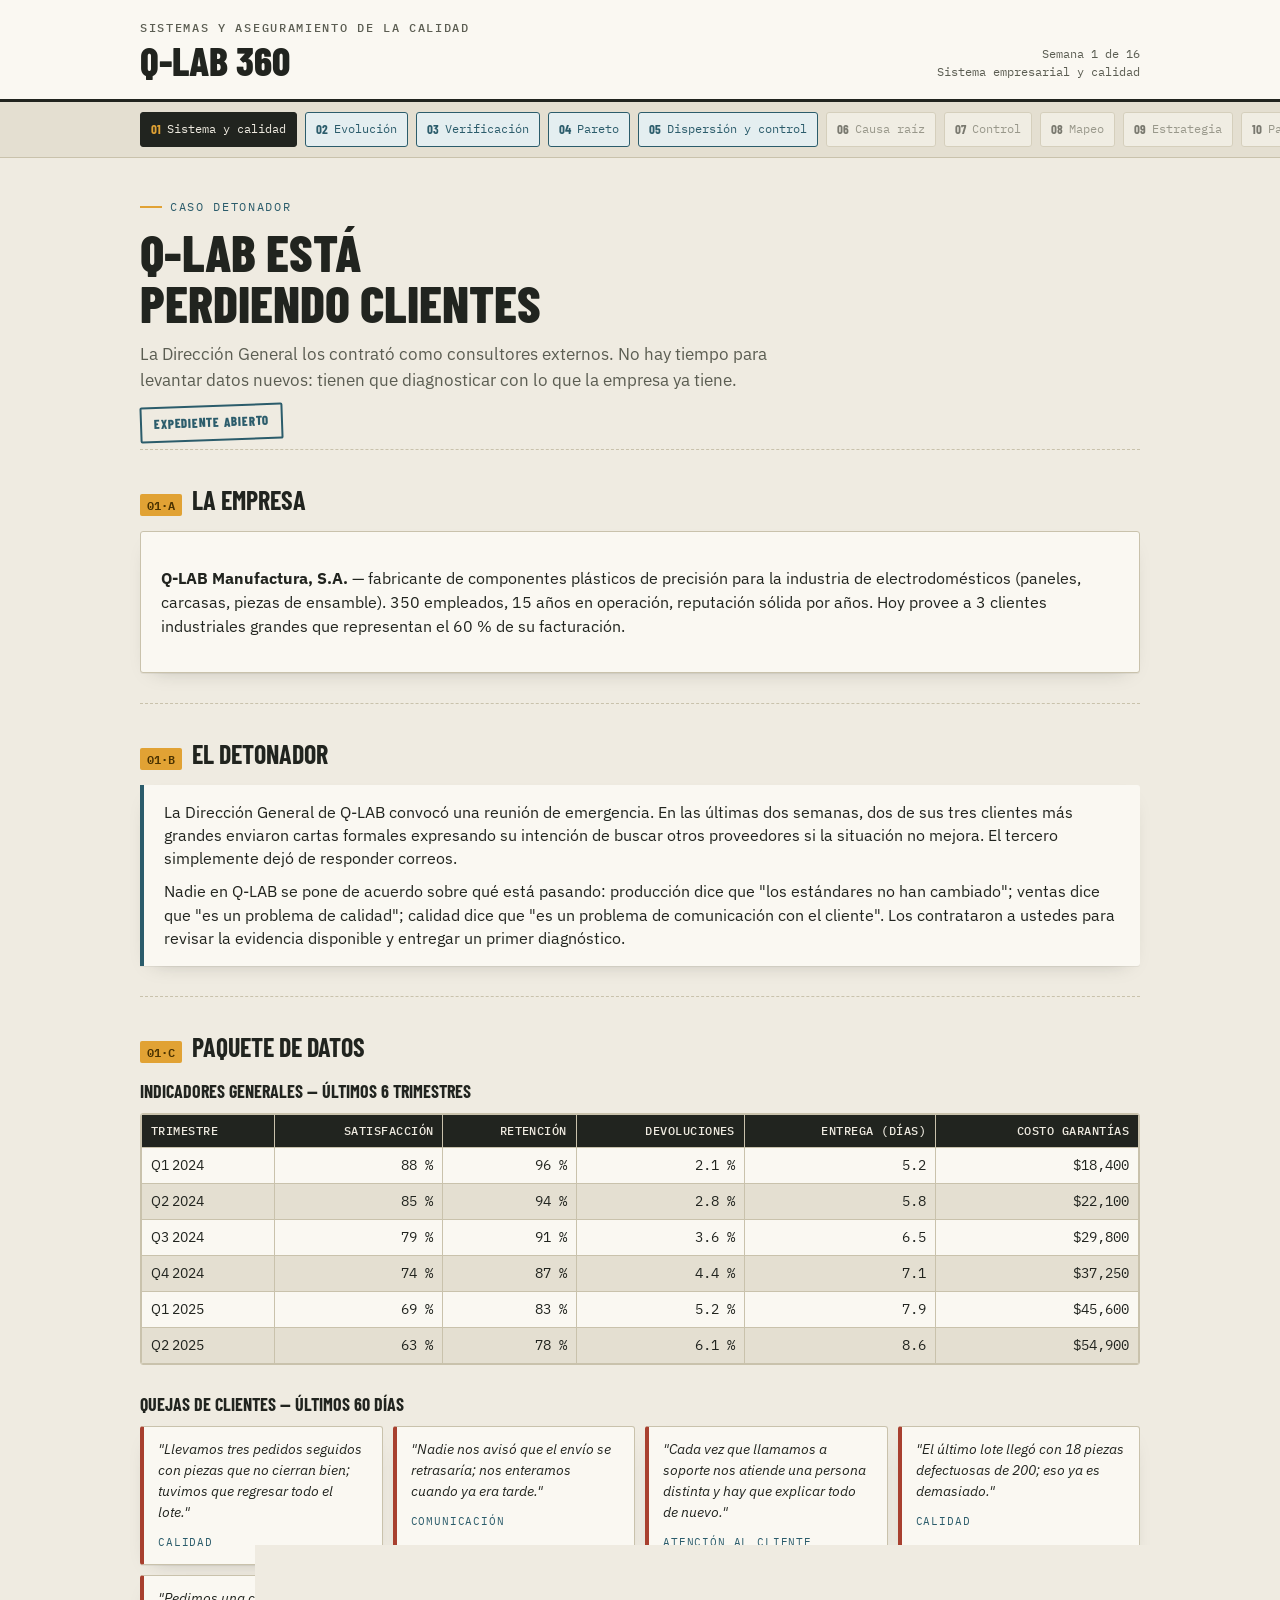
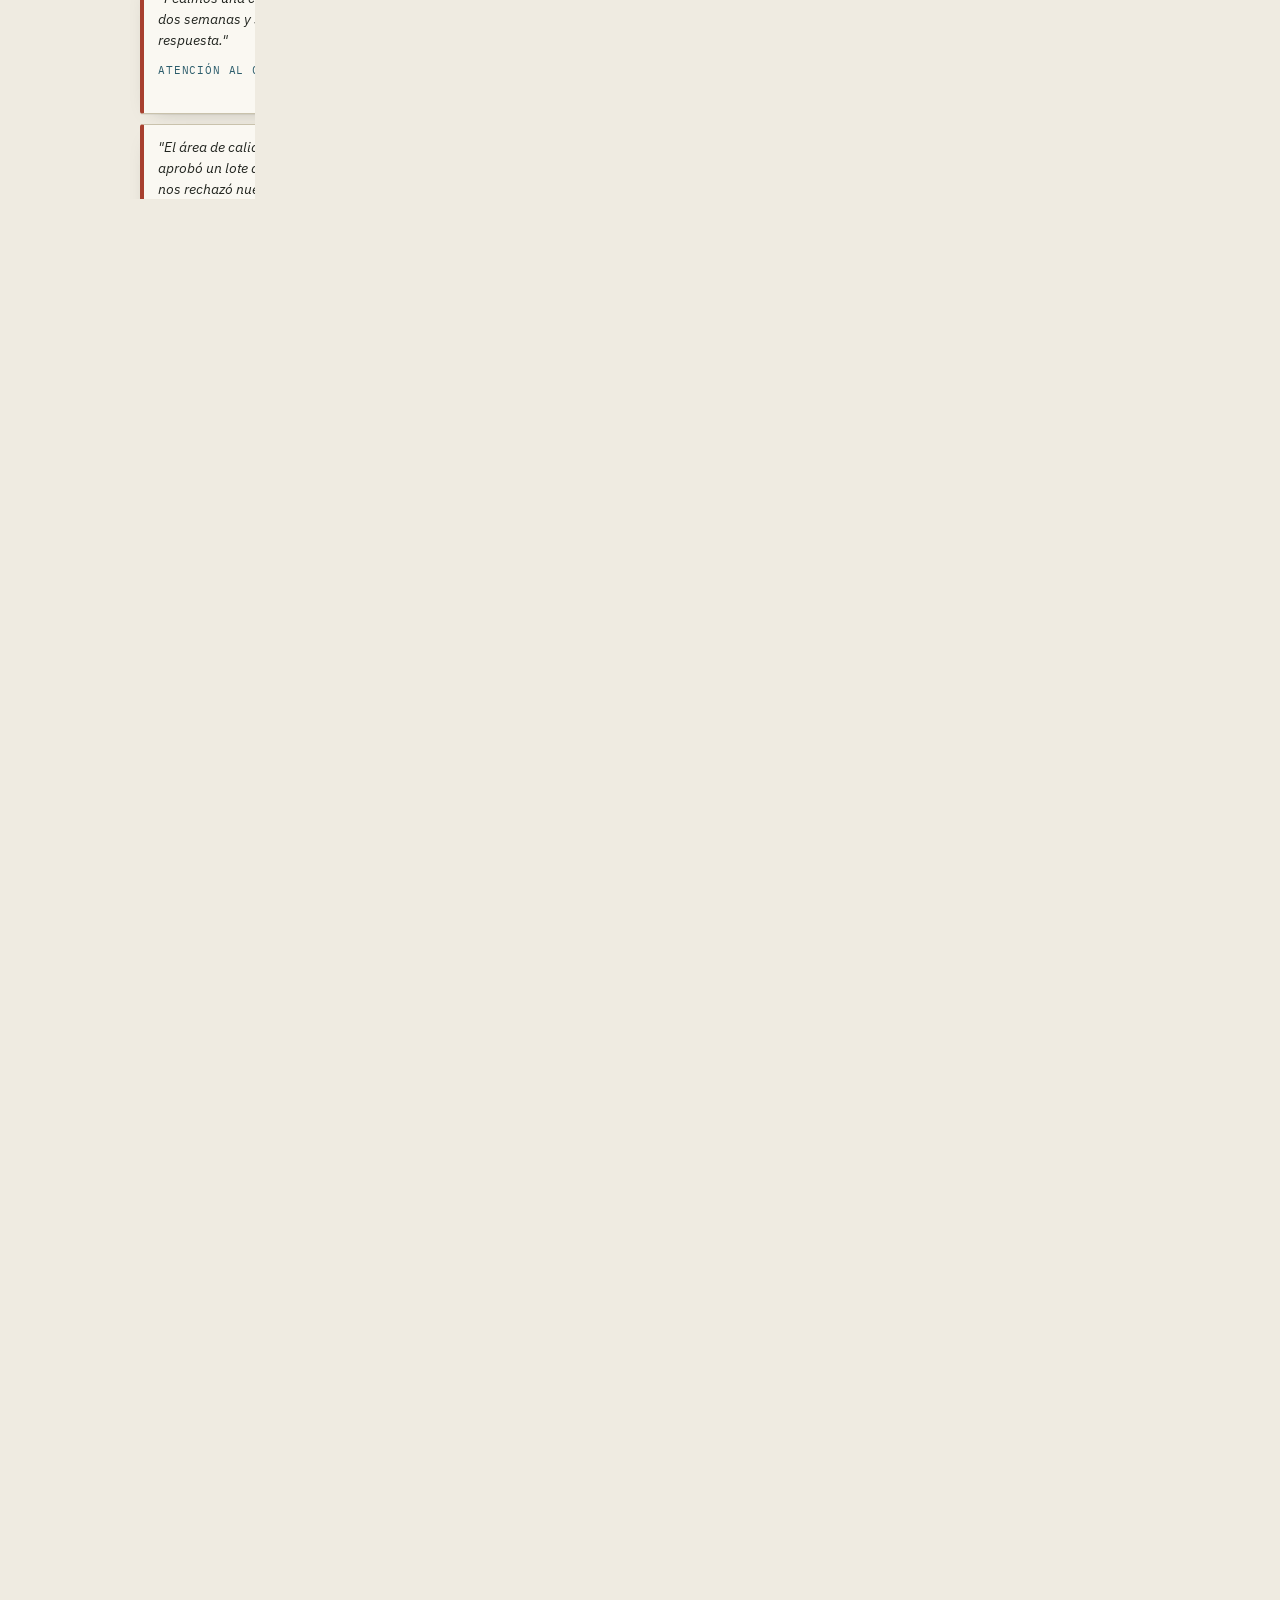
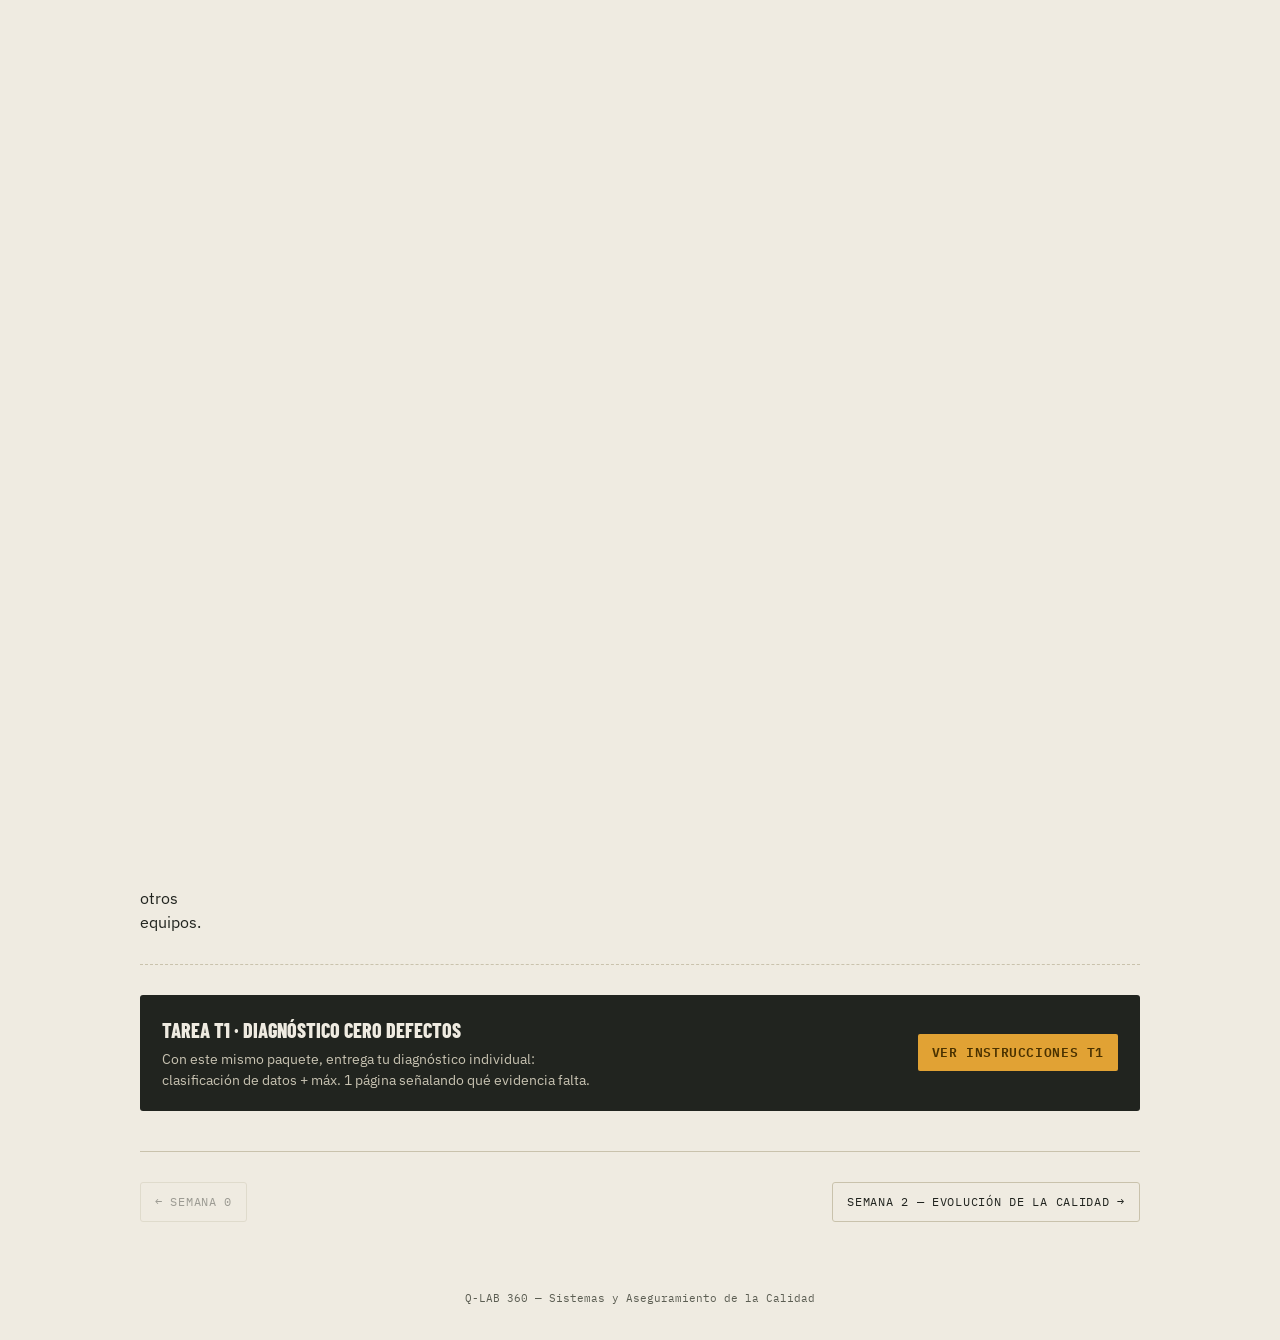
==== commit ab8e5b17: "Forzar recarga de la hoja de estilos nueva (cache) Co-Authored-By: Claude Opus 5.5 <noreply@anthropi" ====
--- a/semana-01.html
+++ b/semana-01.html
@@ -4,7 +4,7 @@
 <meta charset="UTF-8">
 <meta name="viewport" content="width=device-width, initial-scale=1.0">
 <title>Semana 1 — Q-LAB 360</title>
-<link rel="stylesheet" href="assets/style.css">
+<link rel="stylesheet" href="assets/style.css?v=2">
 </head>
 <body>
 
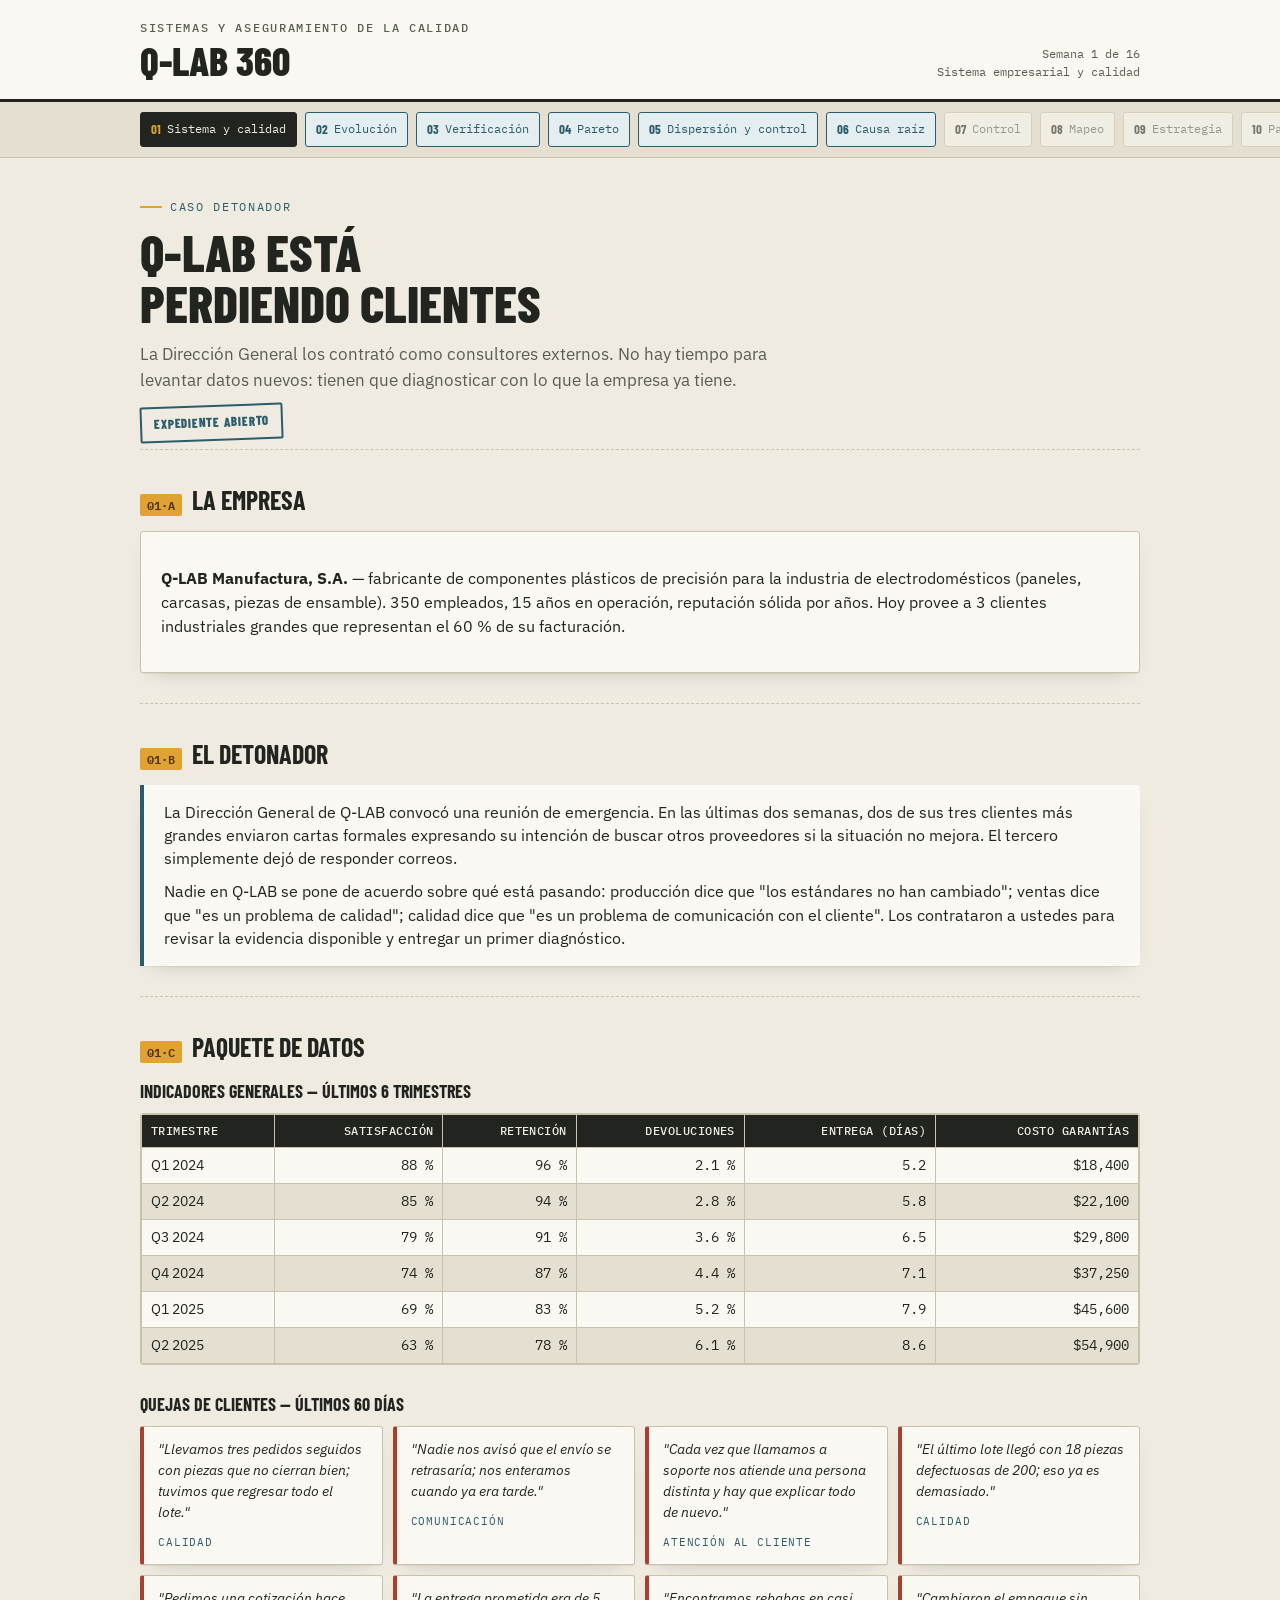
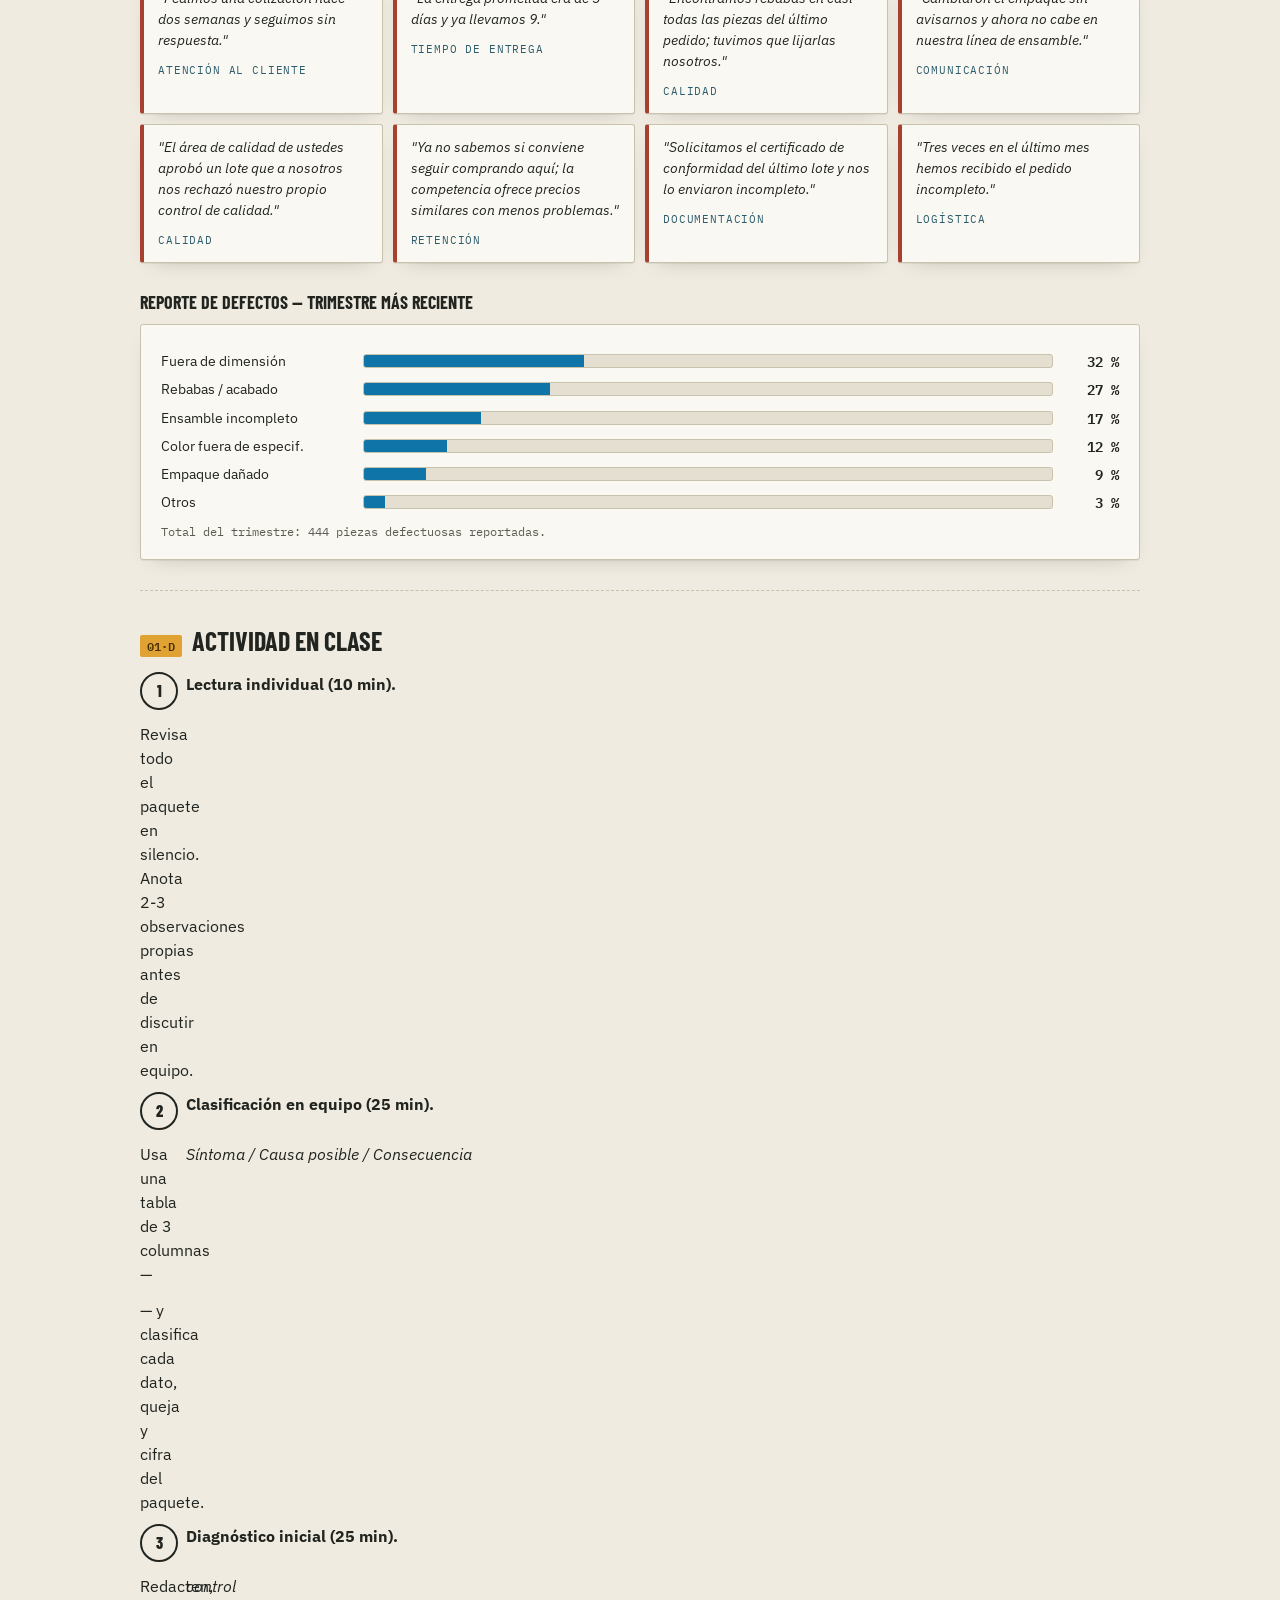
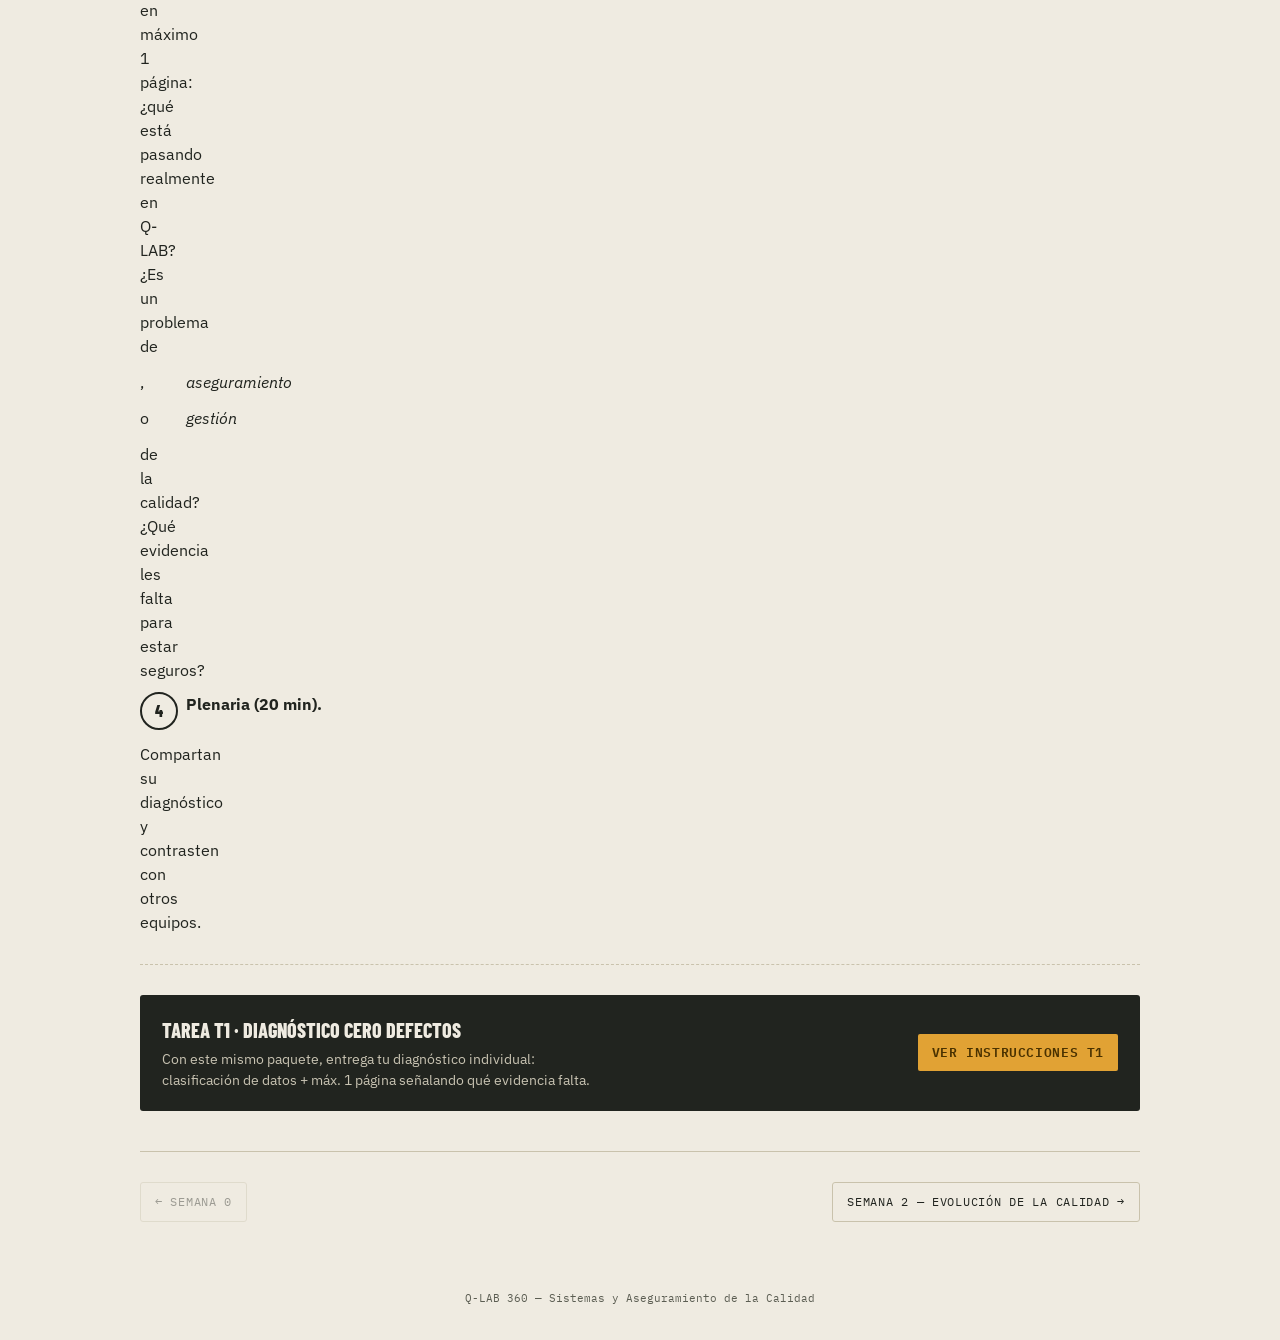
==== commit b6ff2778: "Agregar Q-LAB semana 6: causa raíz y decisión Nueva página semana-06.html (afinidad, interrelaciones" ====
--- a/semana-01.html
+++ b/semana-01.html
@@ -22,7 +22,7 @@
     <a href="semana-03.html" class="tag is-open"><b>03</b> Verificación</a>
     <a href="semana-04.html" class="tag is-open"><b>04</b> Pareto</a>
     <a href="semana-05.html" class="tag is-open"><b>05</b> Dispersión y control</a>
-    <span class="tag is-locked"><b>06</b> Causa raíz</span>
+    <a href="semana-06.html" class="tag is-open"><b>06</b> Causa raíz</a>
     <span class="tag is-locked"><b>07</b> Control</span>
     <span class="tag is-locked"><b>08</b> Mapeo</span>
     <span class="tag is-locked"><b>09</b> Estrategia</span>
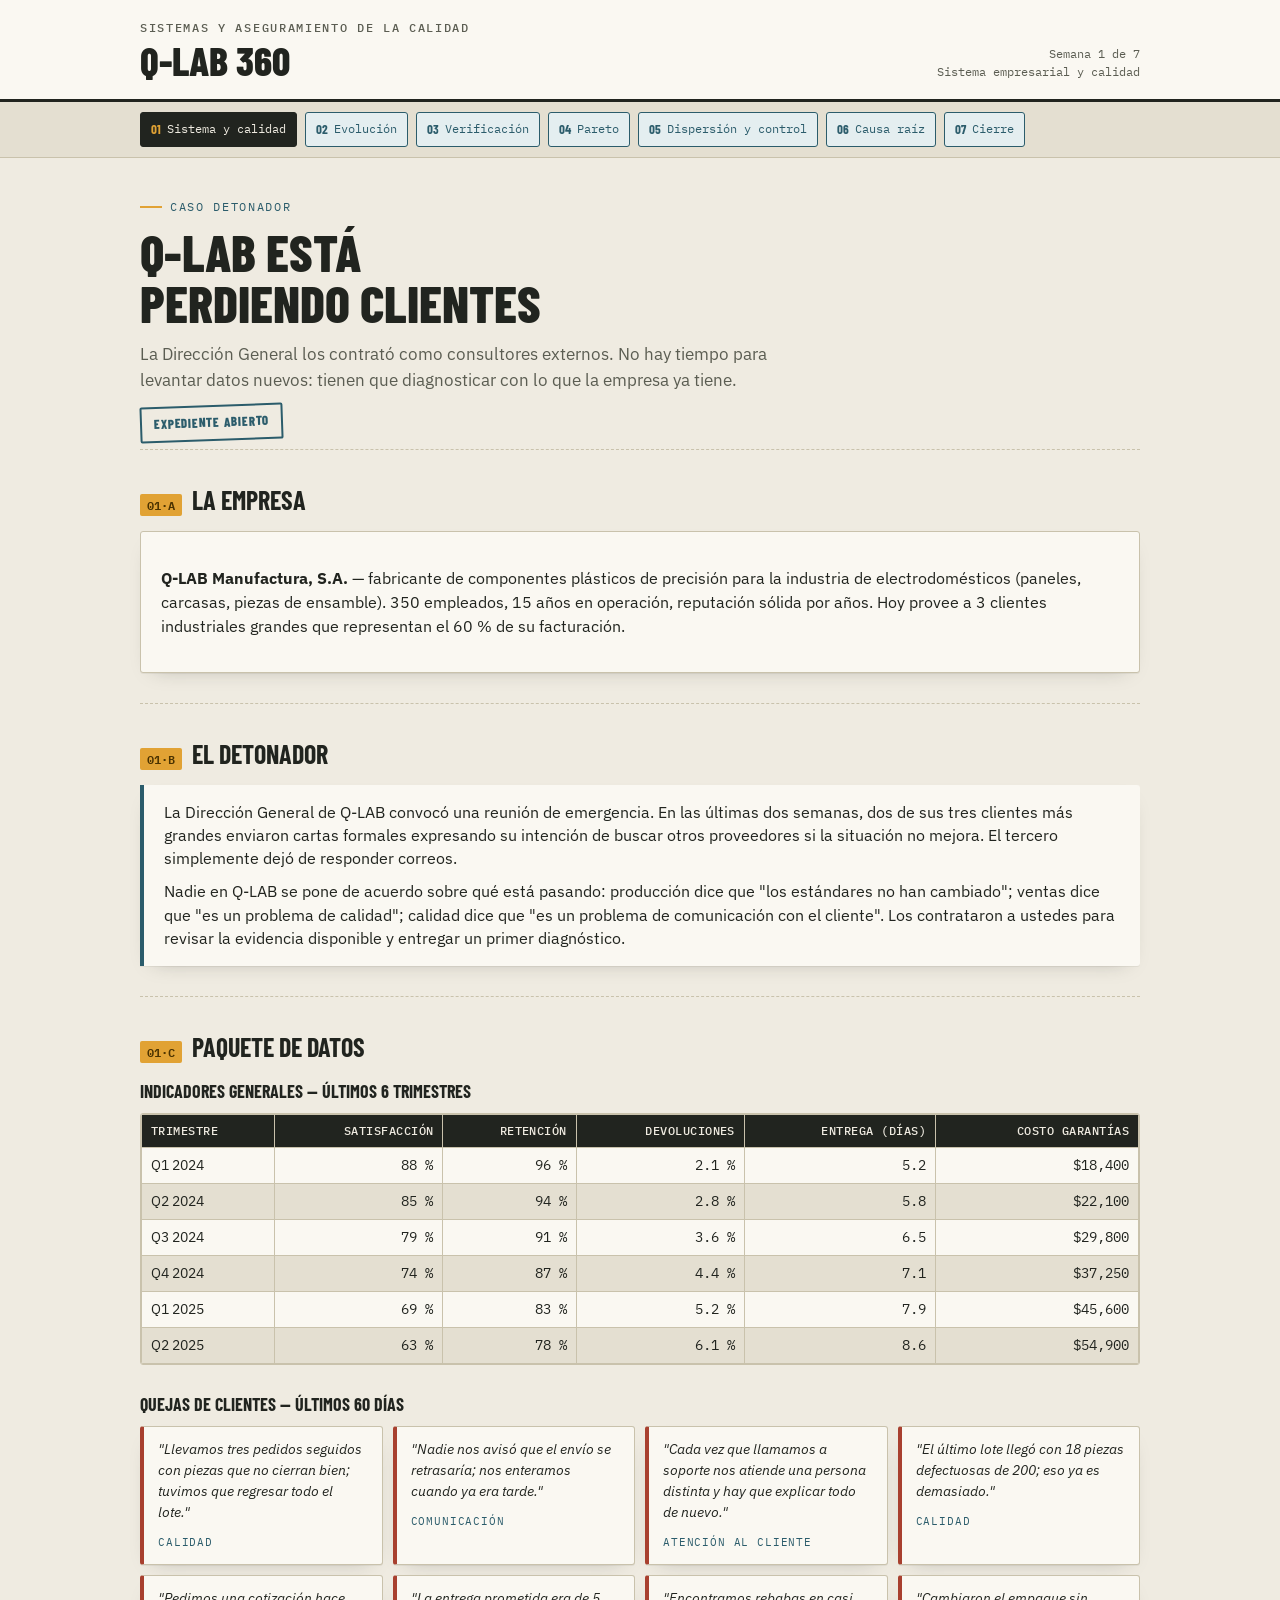
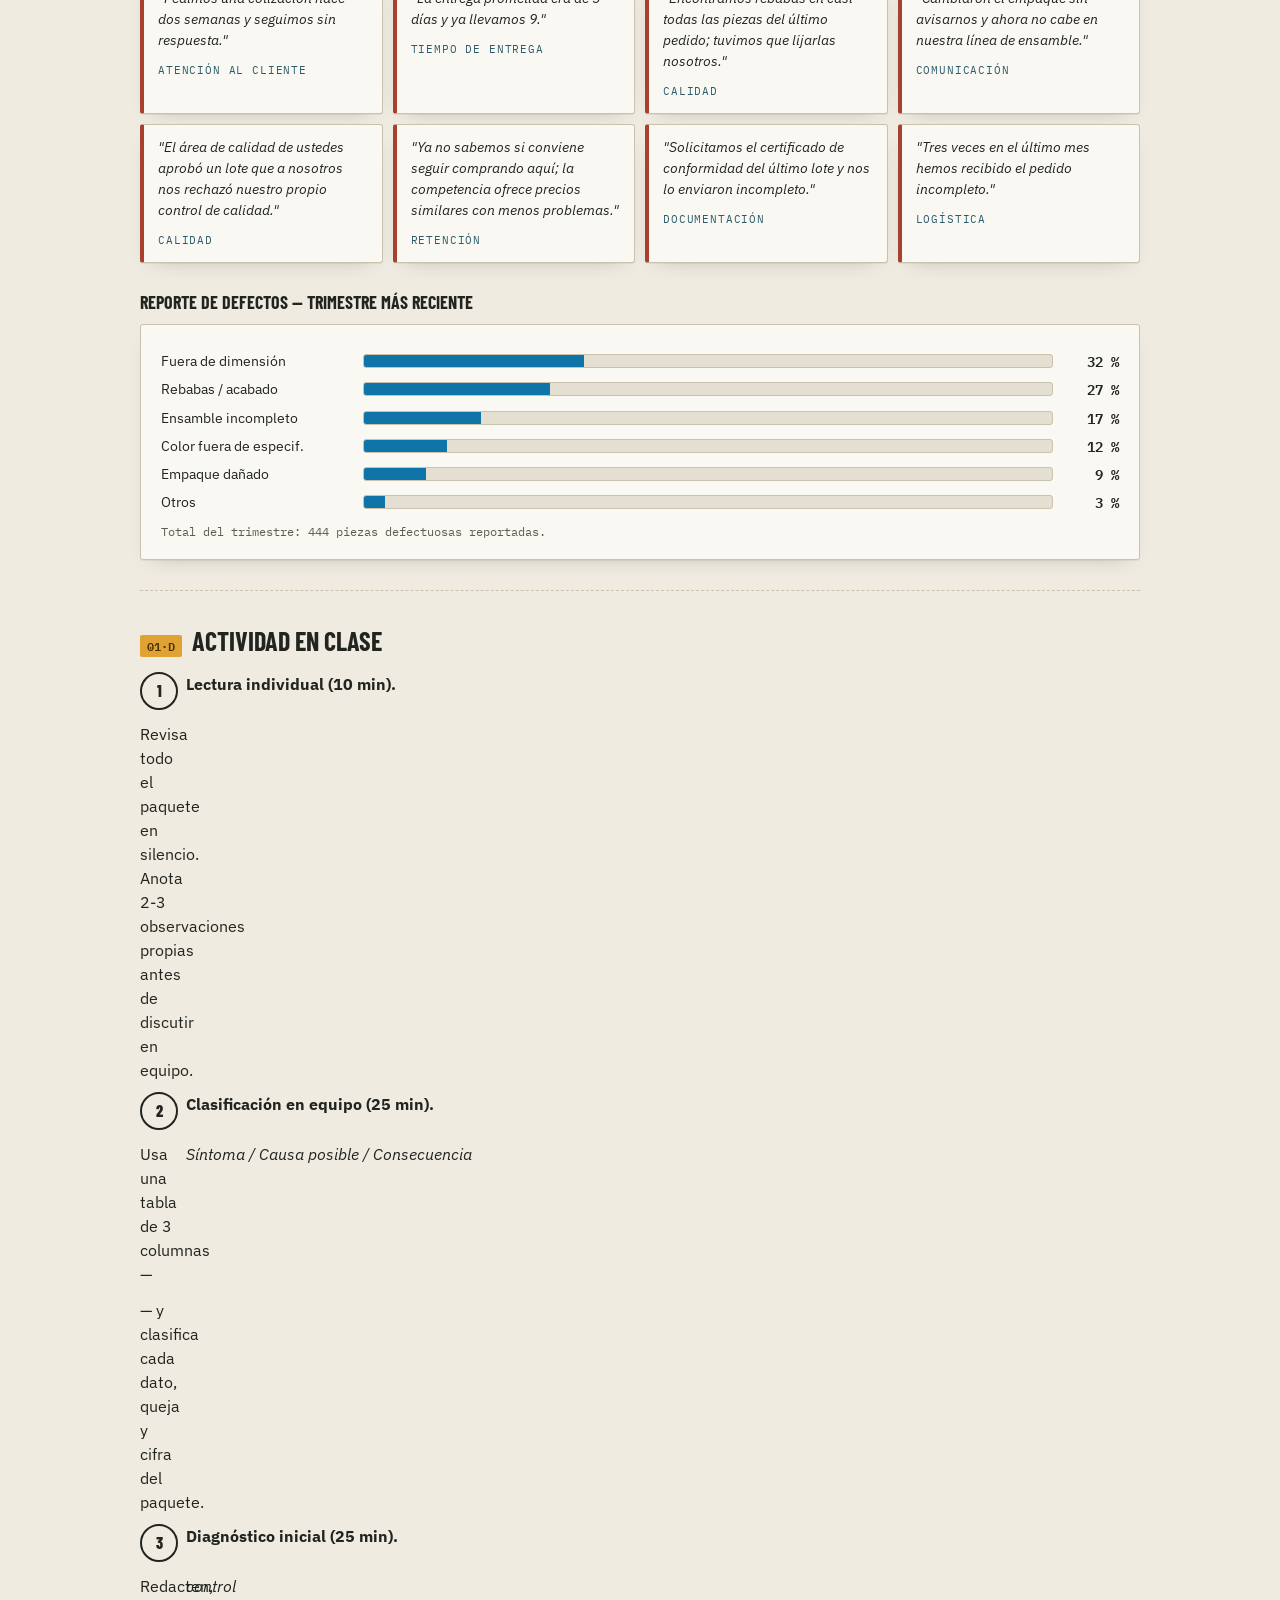
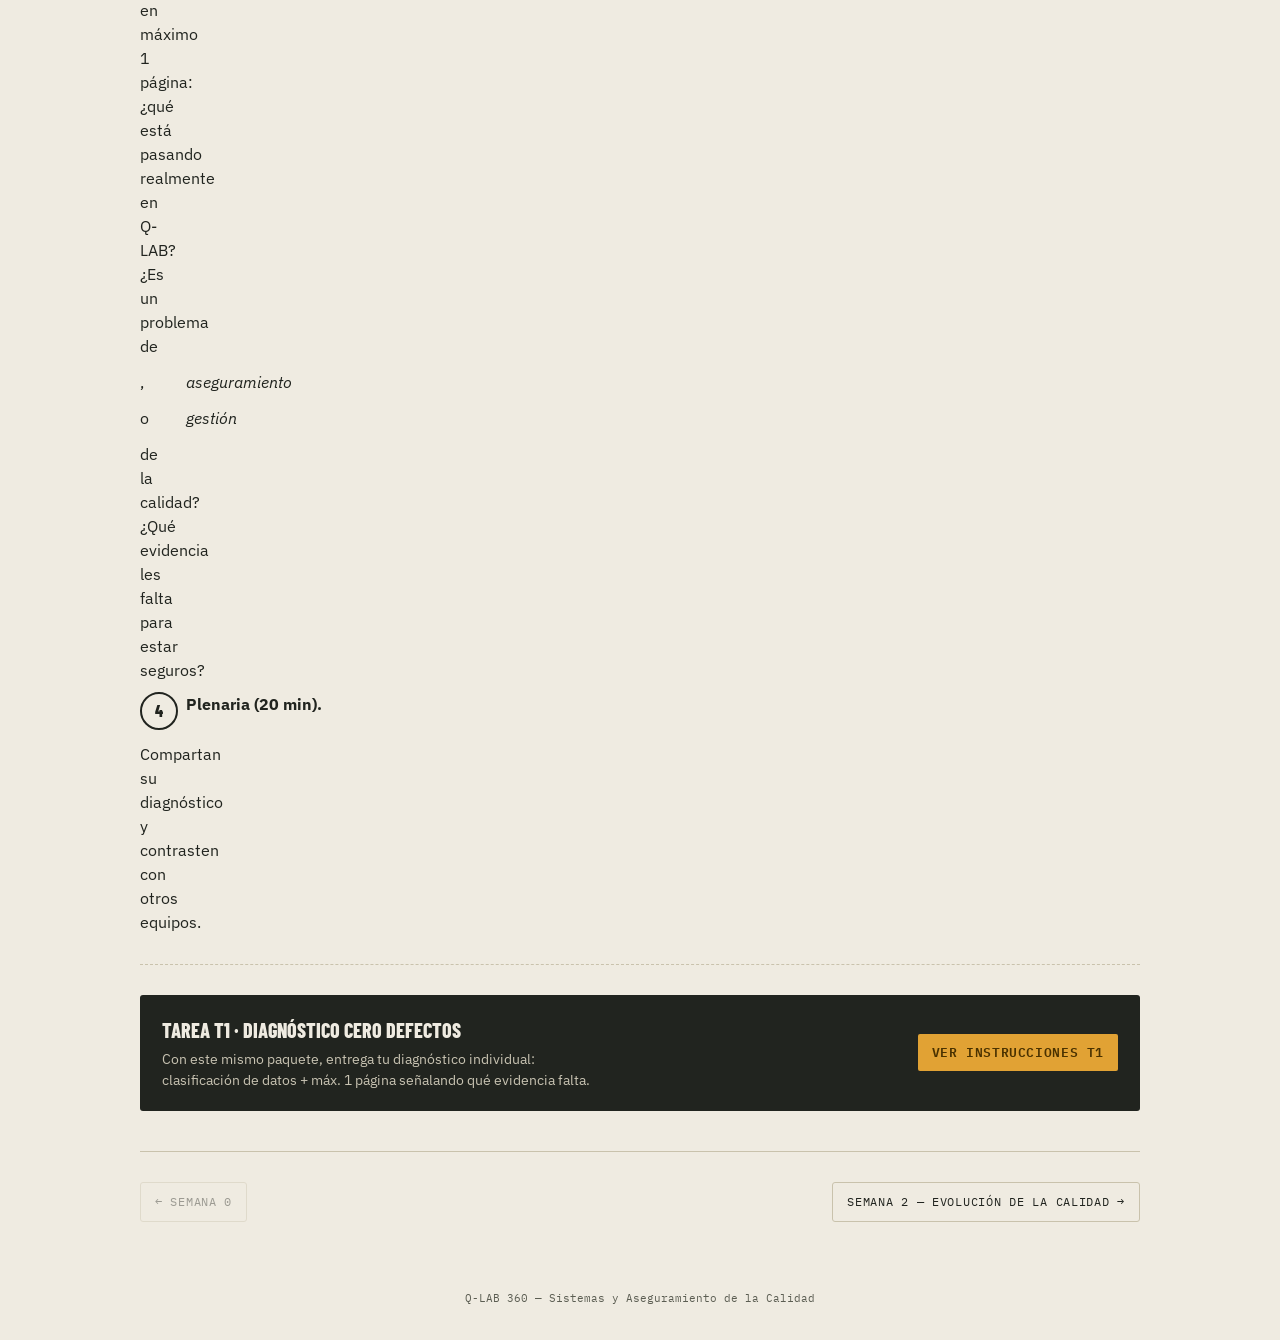
==== commit b515fa37: "Semana 7: cierre del caso Q-LAB (control, normas, auditoría y DMAIC) Agrega semana-07.html y actuali" ====
--- a/semana-01.html
+++ b/semana-01.html
@@ -11,7 +11,7 @@
 <header class="masthead">
   <div class="masthead-inner">
     <h1 class="masthead-title"><small>Sistemas y Aseguramiento de la Calidad</small><a href="index.html" style="color:inherit;text-decoration:none;">Q-LAB 360</a></h1>
-    <div class="masthead-meta">Semana 1 de 16<br>Sistema empresarial y calidad</div>
+    <div class="masthead-meta">Semana 1 de 7<br>Sistema empresarial y calidad</div>
   </div>
 </header>
 
@@ -23,16 +23,7 @@
     <a href="semana-04.html" class="tag is-open"><b>04</b> Pareto</a>
     <a href="semana-05.html" class="tag is-open"><b>05</b> Dispersión y control</a>
     <a href="semana-06.html" class="tag is-open"><b>06</b> Causa raíz</a>
-    <span class="tag is-locked"><b>07</b> Control</span>
-    <span class="tag is-locked"><b>08</b> Mapeo</span>
-    <span class="tag is-locked"><b>09</b> Estrategia</span>
-    <span class="tag is-locked"><b>10</b> Parcial 2</span>
-    <span class="tag is-locked"><b>11</b> ISO 9001</span>
-    <span class="tag is-locked"><b>12</b> Normas</span>
-    <span class="tag is-locked"><b>13</b> NOM</span>
-    <span class="tag is-locked"><b>14</b> Riesgos</span>
-    <span class="tag is-locked"><b>15</b> Parcial 3</span>
-    <span class="tag is-locked"><b>16</b> Cierre</span>
+    <a href="semana-07.html" class="tag is-open"><b>07</b> Cierre</a>
   </div>
 </nav>
 
